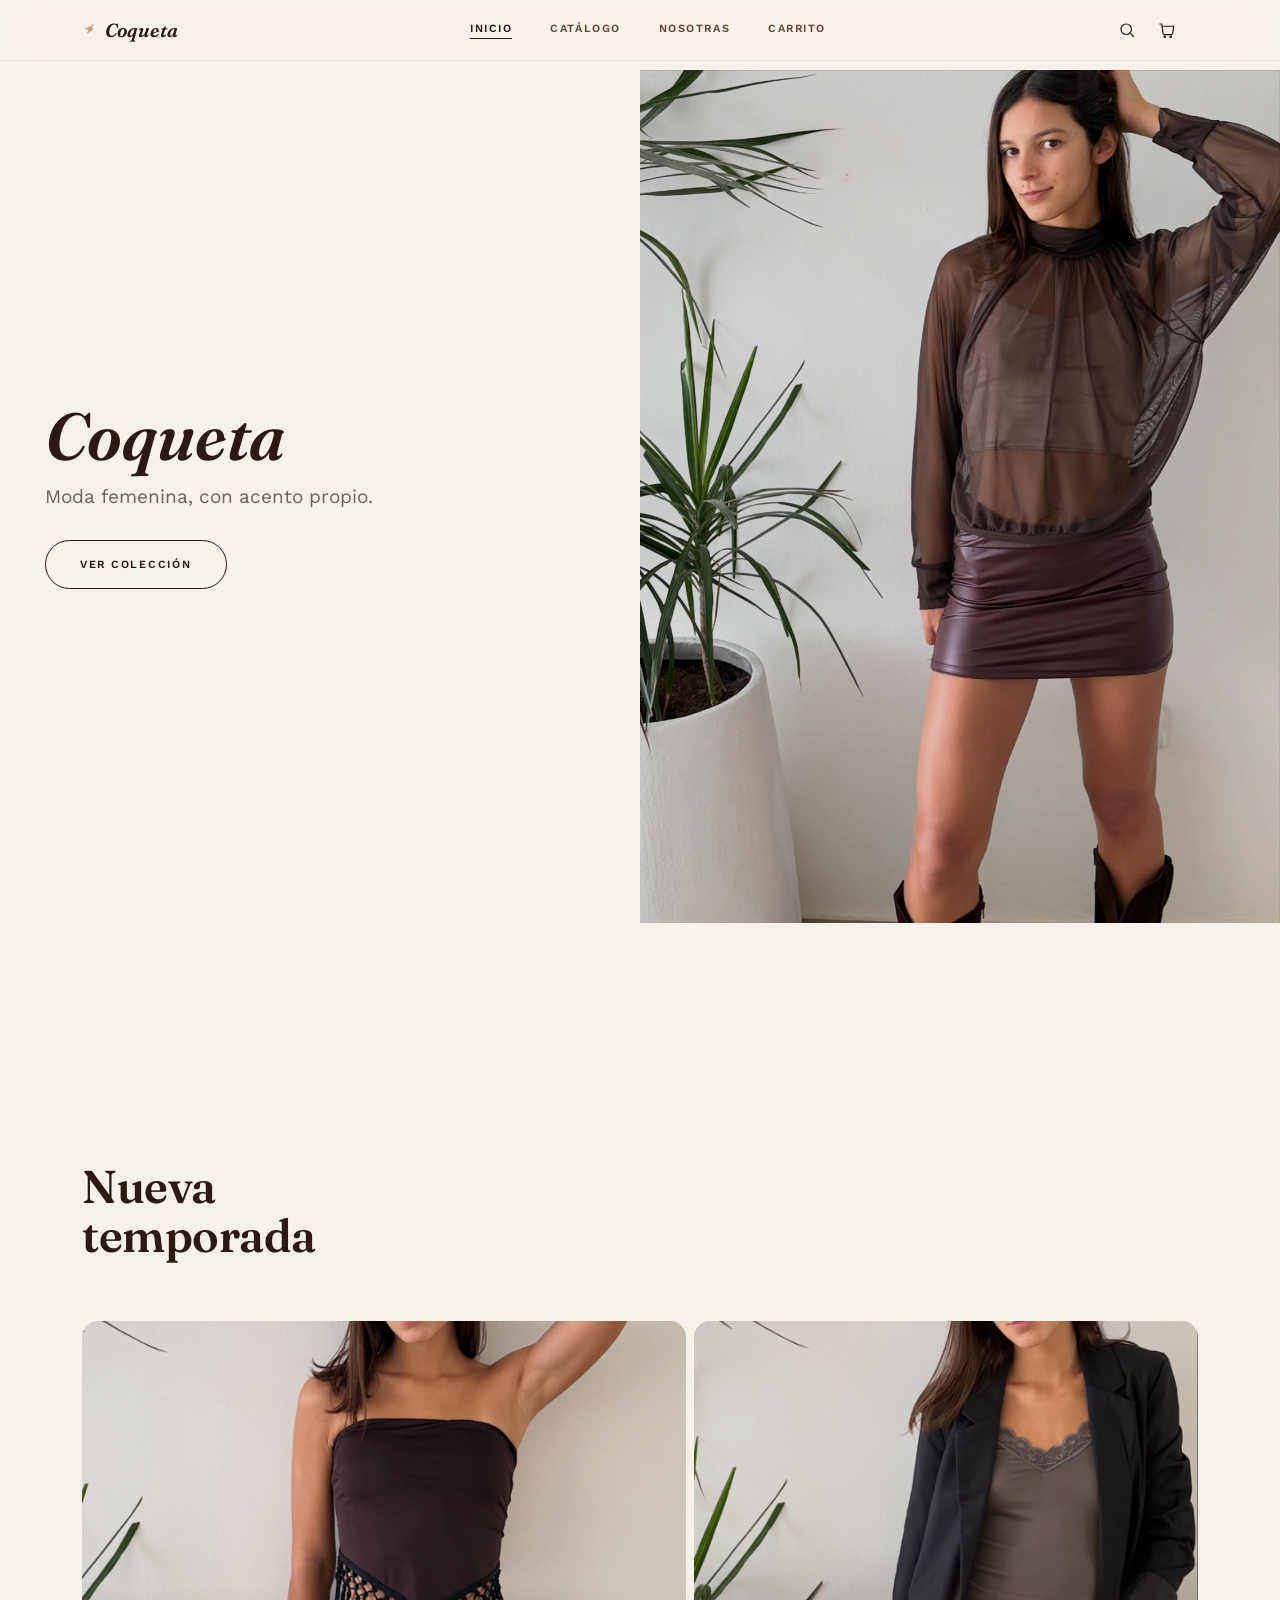
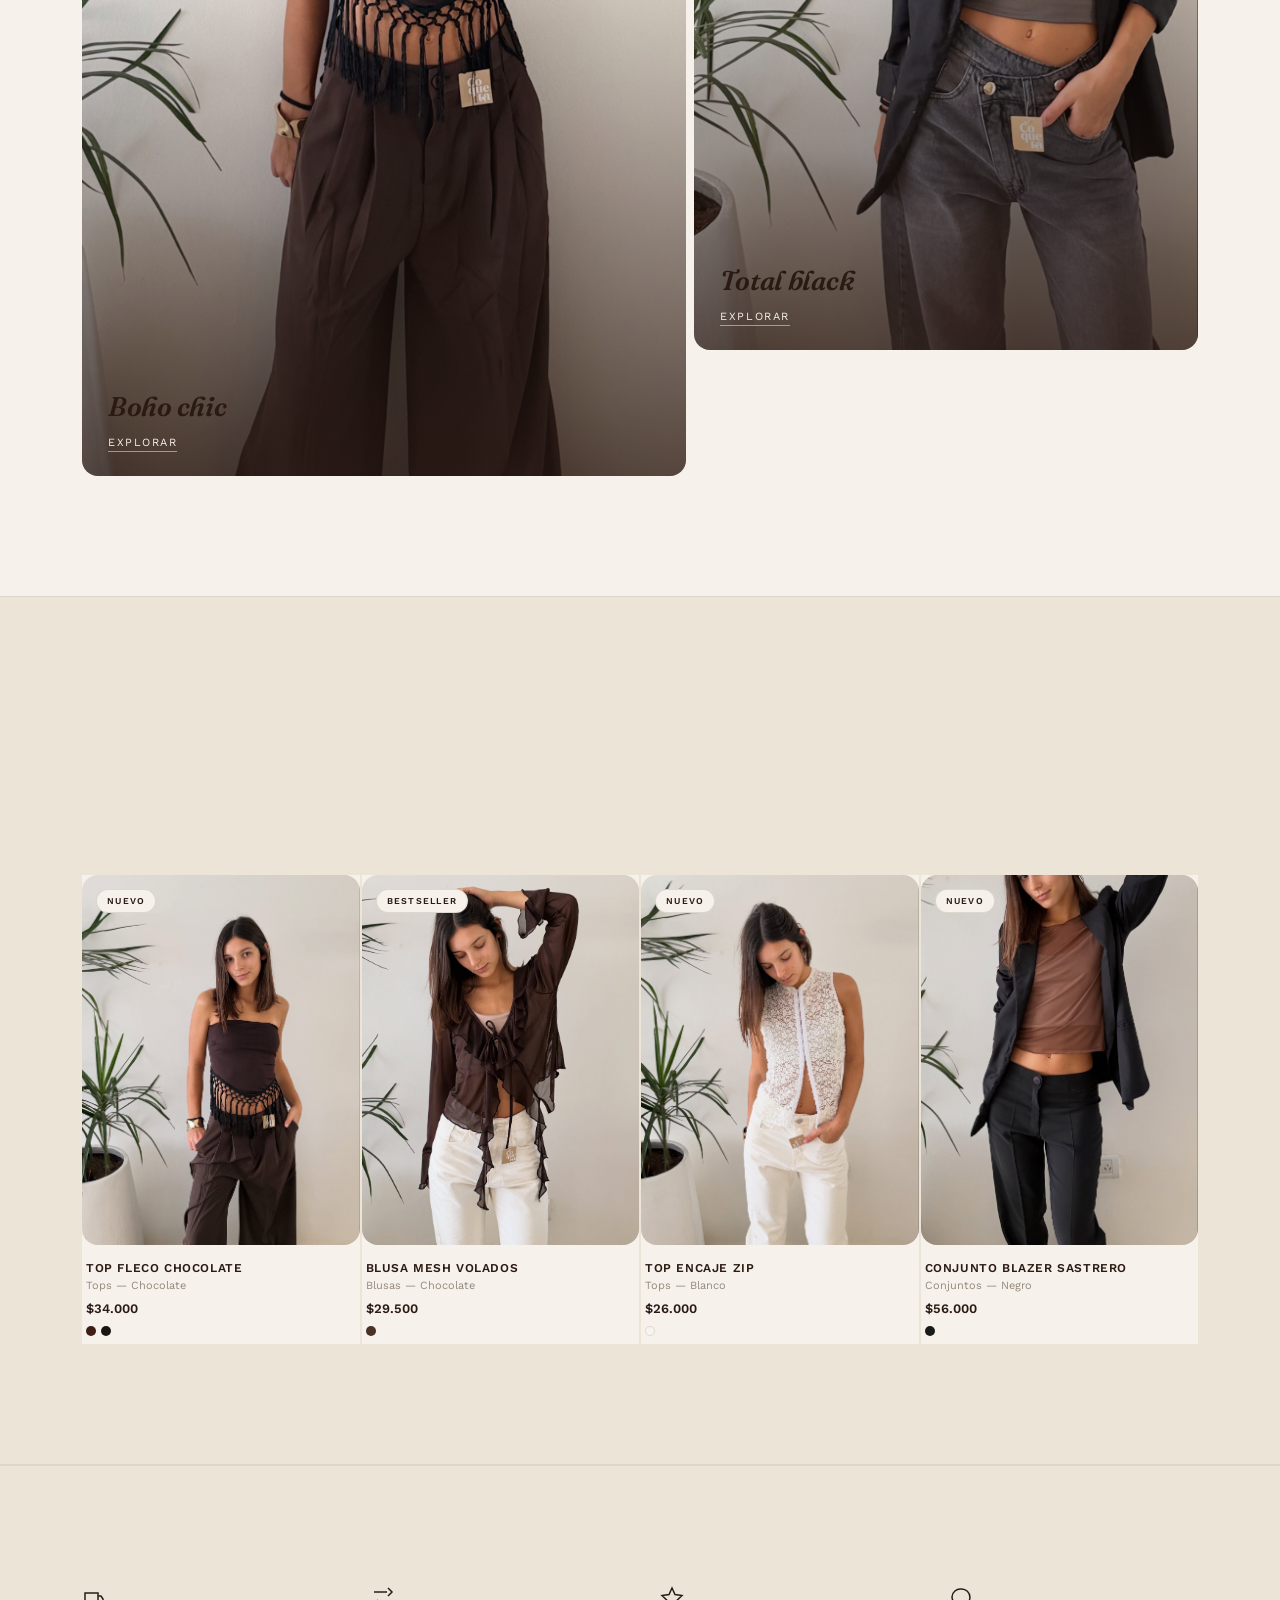
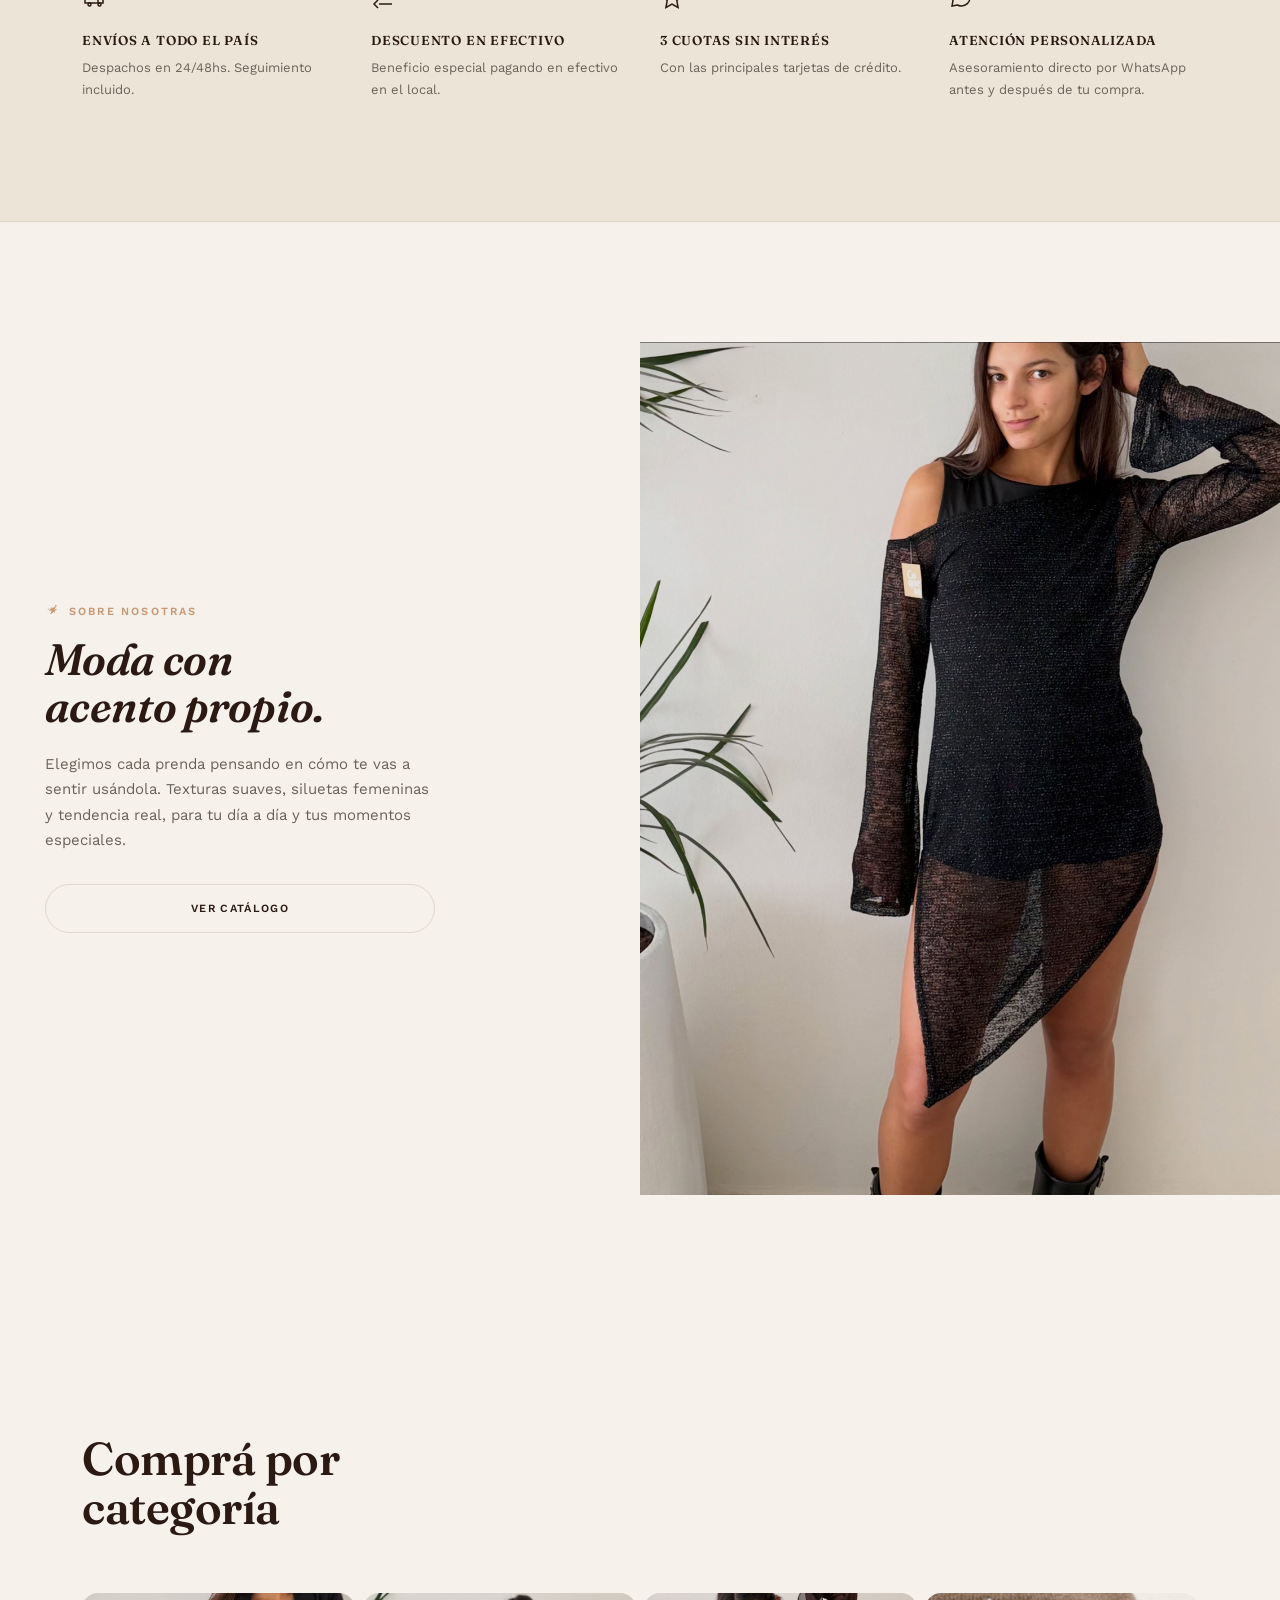
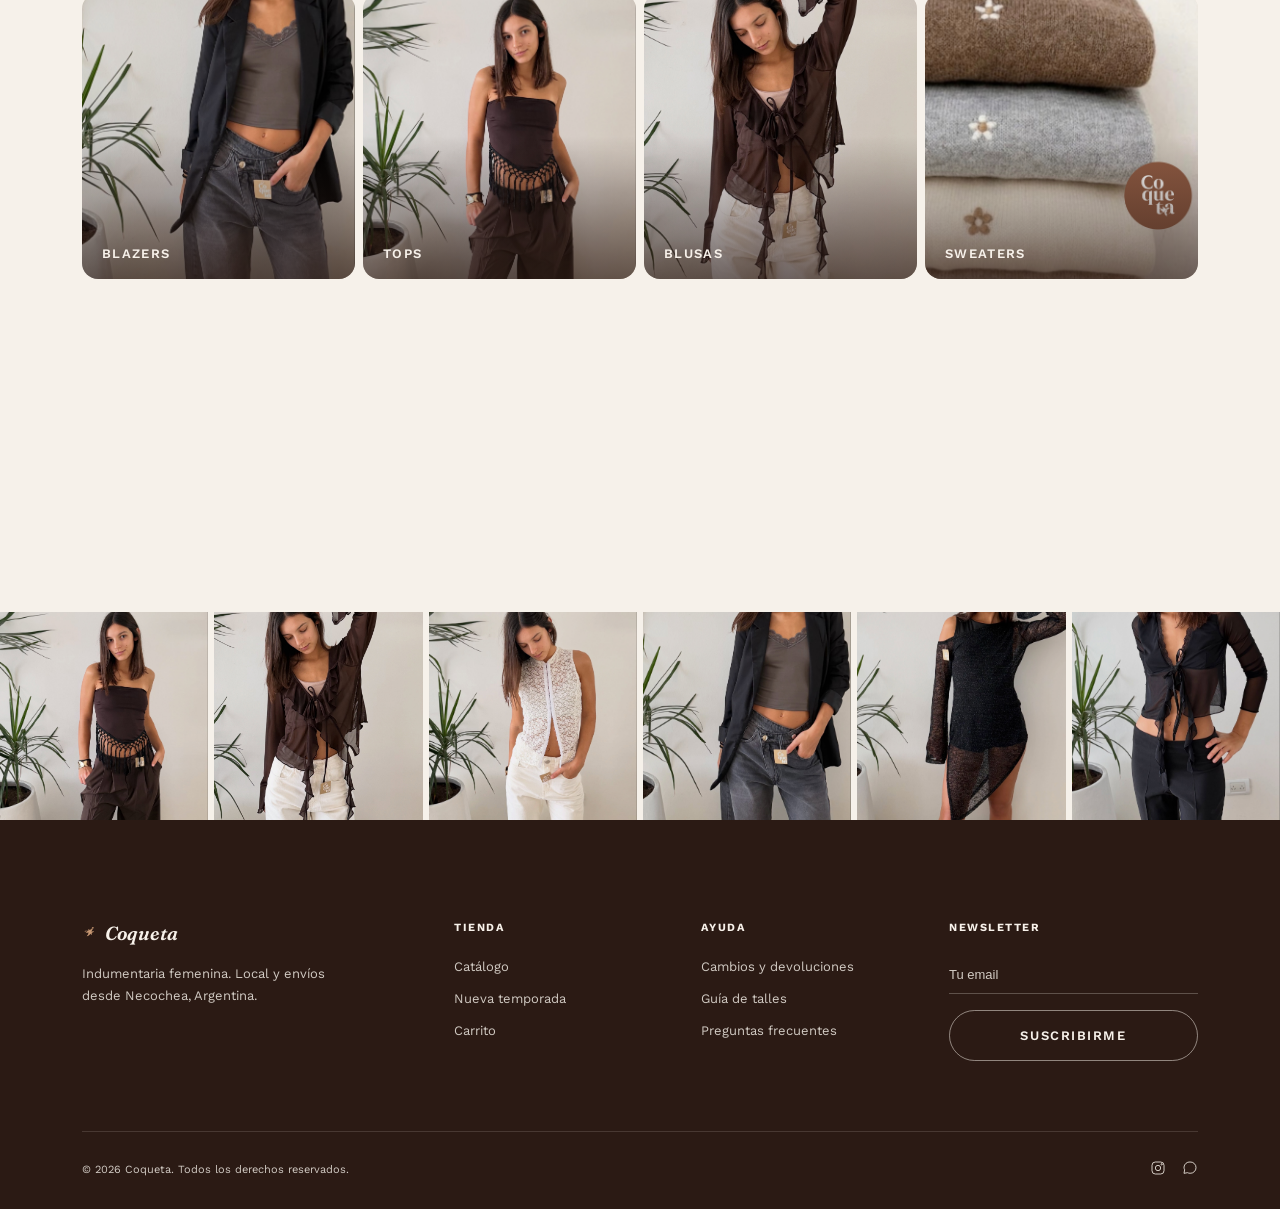
==== index.html @ c84783f4 "Add files via upload" ====
<!DOCTYPE html>
<html lang="es-AR">
<head>
<meta charset="UTF-8">
<meta name="viewport" content="width=device-width, initial-scale=1.0">
<title>COQUETA — Moda femenina, con acento propio</title>
<meta name="description" content="COQUETA. Indumentaria femenina de tendencia. Local y envíos a todo el país.">
<link rel="preconnect" href="https://fonts.googleapis.com">
<link rel="preconnect" href="https://fonts.gstatic.com" crossorigin>
<link href="https://fonts.googleapis.com/css2?family=Fraunces:ital,opsz,wght@0,9..144,400;0,9..144,600;1,9..144,500;1,9..144,600&family=Work+Sans:wght@400;500;600&display=swap" rel="stylesheet">
<link rel="stylesheet" href="style.css">
</head>
<body>

<div class="nav-overlay"></div>

<header class="site-header">
  <div class="wrap">
    <a href="index.html" class="logo-mark">
      <span class="diamond"></span>
      <span class="logo-word">Coqueta</span>
    </a>
    <nav class="main-nav">
      <a href="index.html" class="active">Inicio</a>
      <a href="categoria.html">Catálogo</a>
      <a href="filosofia.html">Nosotras</a>
      <a href="carrito.html">Carrito</a>
    </nav>
    <div class="header-icons">
      <button class="icon-btn" aria-label="Buscar">
        <svg viewBox="0 0 24 24" fill="none" stroke-width="1.6"><circle cx="11" cy="11" r="7"/><path d="M21 21l-4.3-4.3"/></svg>
      </button>
      <a href="carrito.html" class="icon-btn" aria-label="Carrito">
        <svg viewBox="0 0 24 24" fill="none" stroke-width="1.6"><path d="M6 7h15l-1.5 9.5a2 2 0 0 1-2 1.7H8.7a2 2 0 0 1-2-1.7L5 4H2"/><circle cx="9" cy="21" r="1"/><circle cx="17" cy="21" r="1"/></svg>
        <span class="cart-count">0</span>
      </a>
      <button class="menu-toggle" aria-label="Menú"><span></span><span></span><span></span></button>
    </div>
  </div>
</header>

<section class="hero">
  <div class="hero-media">
    <img src="img/product/pollera-cuero-ciruela_front.jpg" alt="Coqueta — nueva colección">
  </div>
  <div class="hero-content">
    <div class="hero-block">
      <h1 class="hero-brand">Coqueta</h1>
      <p class="hero-tagline">Moda femenina, con acento propio.</p>
      <a href="categoria.html" class="btn btn-hero">Ver colección</a>
    </div>
  </div>
</section>

<section id="colecciones">
  <div class="wrap">
    <div class="section-head reveal">
      <h2>Nueva<br>temporada</h2>
    </div>
    <div class="collections-grid">
      <div class="collection-card reveal">
        <img src="img/product/top-fringe-choco_pose.jpg" alt="Cápsula Boho Coqueta">
        <div class="cap">
          <h3>Boho chic</h3>
          <a href="categoria.html">Explorar</a>
        </div>
      </div>
      <div class="collection-card reveal">
        <img src="img/product/blazer-negro-cami_front.jpg" alt="Cápsula Total Black Coqueta">
        <div class="cap">
          <h3>Total black</h3>
          <a href="categoria.html">Explorar</a>
        </div>
      </div>
    </div>
  </div>
</section>

<section id="destacados" style="background:var(--ink);border-top:1px solid var(--line-soft);border-bottom:1px solid var(--line-soft);">
  <div class="wrap">
    <div class="section-head reveal">
      <h2>Piezas<br>destacadas</h2>
      <a href="categoria.html" class="btn btn-outline">Ver todo</a>
    </div>
    <div class="product-grid">

      <a href="producto.html" class="product-card reveal">
        <div class="product-media">
          <img class="img-a" src="img/product/top-fringe-choco_front.jpg" alt="Top strapless con flecos chocolate">
          <img class="img-b" src="img/product/top-fringe-choco_back.jpg" alt="Top strapless con flecos, espalda">
          <span class="product-badge">Nuevo</span>
          <button class="wishlist-btn" type="button" aria-label="Favorito"><svg viewBox="0 0 24 24" fill="none" stroke="currentColor" stroke-width="1.6"><path d="M20.8 4.6a5.5 5.5 0 0 0-7.8 0L12 5.6l-1-1a5.5 5.5 0 0 0-7.8 7.8l1 1L12 21l7.8-7.6 1-1a5.5 5.5 0 0 0 0-7.8z"/></svg></button>
        </div>
        <div class="product-info">
          <div class="p-name">Top Fleco Chocolate</div>
          <div class="p-cat">Tops — Chocolate</div>
          <div class="p-price">$34.000</div>
          <div class="color-dots"><span style="background:#3f1e15"></span><span style="background:#1a1512"></span></div>
        </div>
      </a>

      <a href="producto.html" class="product-card reveal">
        <div class="product-media">
          <img class="img-a" src="img/product/blusa-mesh-choco_front.jpg" alt="Blusa mesh volados chocolate">
          <img class="img-b" src="img/product/blusa-mesh-choco_back.jpg" alt="Blusa mesh chocolate, espalda">
          <span class="product-badge">Bestseller</span>
          <button class="wishlist-btn" type="button" aria-label="Favorito"><svg viewBox="0 0 24 24" fill="none" stroke="currentColor" stroke-width="1.6"><path d="M20.8 4.6a5.5 5.5 0 0 0-7.8 0L12 5.6l-1-1a5.5 5.5 0 0 0-7.8 7.8l1 1L12 21l7.8-7.6 1-1a5.5 5.5 0 0 0 0-7.8z"/></svg></button>
        </div>
        <div class="product-info">
          <div class="p-name">Blusa Mesh Volados</div>
          <div class="p-cat">Blusas — Chocolate</div>
          <div class="p-price">$29.500</div>
          <div class="color-dots"><span style="background:#4a3226"></span></div>
        </div>
      </a>

      <a href="producto.html" class="product-card reveal">
        <div class="product-media">
          <img class="img-a" src="img/product/top-encaje-blanco_front.jpg" alt="Top de encaje blanco">
          <img class="img-b" src="img/product/blusa-lace-blanca_front.jpg" alt="Blusa lace blanca con lazo">
          <span class="product-badge">Nuevo</span>
          <button class="wishlist-btn" type="button" aria-label="Favorito"><svg viewBox="0 0 24 24" fill="none" stroke="currentColor" stroke-width="1.6"><path d="M20.8 4.6a5.5 5.5 0 0 0-7.8 0L12 5.6l-1-1a5.5 5.5 0 0 0-7.8 7.8l1 1L12 21l7.8-7.6 1-1a5.5 5.5 0 0 0 0-7.8z"/></svg></button>
        </div>
        <div class="product-info">
          <div class="p-name">Top Encaje Zip</div>
          <div class="p-cat">Tops — Blanco</div>
          <div class="p-price">$26.000</div>
          <div class="color-dots"><span style="background:#f7f3ee"></span></div>
        </div>
      </a>

      <a href="producto.html" class="product-card reveal">
        <div class="product-media">
          <img class="img-a" src="img/product/conjunto-blazer-sastrero_front.jpg" alt="Conjunto blazer sastrero negro">
          <img class="img-b" src="img/product/musculosa-lace-gris_front.jpg" alt="Musculosa lace gris">
          <span class="product-badge">Nuevo</span>
          <button class="wishlist-btn" type="button" aria-label="Favorito"><svg viewBox="0 0 24 24" fill="none" stroke="currentColor" stroke-width="1.6"><path d="M20.8 4.6a5.5 5.5 0 0 0-7.8 0L12 5.6l-1-1a5.5 5.5 0 0 0-7.8 7.8l1 1L12 21l7.8-7.6 1-1a5.5 5.5 0 0 0 0-7.8z"/></svg></button>
        </div>
        <div class="product-info">
          <div class="p-name">Conjunto Blazer Sastrero</div>
          <div class="p-cat">Conjuntos — Negro</div>
          <div class="p-price">$56.000</div>
          <div class="color-dots"><span style="background:#1a1a18"></span></div>
        </div>
      </a>

    </div>
  </div>
</section>

<section class="benefits">
  <div class="wrap benefits-grid">
    <div class="benefit reveal">
      <svg viewBox="0 0 24 24" fill="none" stroke-width="1.5"><path d="M3 7h13v10H3zM16 10h3l2 3v4h-5z"/><circle cx="7.5" cy="18.5" r="1.5"/><circle cx="17.5" cy="18.5" r="1.5"/></svg>
      <h4>Envíos a todo el país</h4>
      <p>Despachos en 24/48hs. Seguimiento incluido.</p>
    </div>
    <div class="benefit reveal">
      <svg viewBox="0 0 24 24" fill="none" stroke-width="1.5"><path d="M17 2l4 4-4 4M7 22l-4-4 4-4M3 6h13M21 18H8"/></svg>
      <h4>Descuento en efectivo</h4>
      <p>Beneficio especial pagando en efectivo en el local.</p>
    </div>
    <div class="benefit reveal">
      <svg viewBox="0 0 24 24" fill="none" stroke-width="1.5"><path d="M12 2l3 6.5 7 1-5.2 5 1.3 7-6.1-3.4L5.9 21.5l1.3-7L2 9.5l7-1z"/></svg>
      <h4>3 cuotas sin interés</h4>
      <p>Con las principales tarjetas de crédito.</p>
    </div>
    <div class="benefit reveal">
      <svg viewBox="0 0 24 24" fill="none" stroke-width="1.5"><path d="M21 11.5a8.4 8.4 0 0 1-8.9 8.4 8.5 8.5 0 0 1-3.8-.9L3 20l1-5.3a8.4 8.4 0 0 1-1-4A8.4 8.4 0 0 1 12 3a8.4 8.4 0 0 1 9 8.5z"/></svg>
      <h4>Atención personalizada</h4>
      <p>Asesoramiento directo por WhatsApp antes y después de tu compra.</p>
    </div>
  </div>
</section>

<section class="editorial" id="nosotros">
  <div class="editorial-media">
    <img src="img/product/vestido-brillo-negro_front.jpg" alt="Coqueta editorial">
  </div>
  <div class="editorial-content reveal">
    <div class="eyebrow"><span class="diamond"></span>Sobre nosotras</div>
    <h2>Moda con<br>acento propio.</h2>
    <p>Elegimos cada prenda pensando en cómo te vas a sentir usándola. Texturas suaves, siluetas femeninas y tendencia real, para tu día a día y tus momentos especiales.</p>
    <a href="categoria.html" class="btn btn-outline">Ver catálogo</a>
  </div>
</section>

<section id="categorias">
  <div class="wrap">
    <div class="section-head reveal">
      <h2>Comprá por<br>categoría</h2>
    </div>
    <div class="cat-grid">
      <a href="categoria.html" class="cat-card reveal">
        <img src="img/product/blazer-negro-cami_front.jpg" alt="Blazers y sacos Coqueta">
        <span>Blazers</span>
      </a>
      <a href="categoria.html" class="cat-card reveal">
        <img src="img/product/top-fringe-choco_front.jpg" alt="Tops Coqueta">
        <span>Tops</span>
      </a>
      <a href="categoria.html" class="cat-card reveal">
        <img src="img/product/blusa-mesh-choco_front.jpg" alt="Blusas Coqueta">
        <span>Blusas</span>
      </a>
      <a href="categoria.html" class="cat-card reveal">
        <img src="img/product/sweater-polo-trenzado_flat1.jpg" alt="Sweaters Coqueta">
        <span>Sweaters</span>
      </a>
    </div>
  </div>
</section>

<style>#categorias .cat-grid{grid-template-columns:repeat(4,1fr);}
@media (max-width:768px){#categorias .cat-grid{grid-template-columns:1fr 1fr;}}</style>

<section id="instagram" style="padding-bottom:0;">
  <div class="wrap" style="margin-bottom:44px;">
    <div class="section-head reveal" style="margin-bottom:0;">
      <h2>@coquetamoda</h2>
      <p class="desc">Seguinos para ver los próximos ingresos primero.</p>
    </div>
  </div>
  <div class="insta-grid">
    <a href="https://www.instagram.com/coquetamoda/" target="_blank" rel="noopener"><img src="img/feed/feed1.jpg" alt="Coqueta en Instagram 1"></a>
    <a href="https://www.instagram.com/coquetamoda/" target="_blank" rel="noopener"><img src="img/feed/feed2.jpg" alt="Coqueta en Instagram 2"></a>
    <a href="https://www.instagram.com/coquetamoda/" target="_blank" rel="noopener"><img src="img/feed/feed3.jpg" alt="Coqueta en Instagram 3"></a>
    <a href="https://www.instagram.com/coquetamoda/" target="_blank" rel="noopener"><img src="img/feed/feed4.jpg" alt="Coqueta en Instagram 4"></a>
    <a href="https://www.instagram.com/coquetamoda/" target="_blank" rel="noopener"><img src="img/feed/feed5.jpg" alt="Coqueta en Instagram 5"></a>
    <a href="https://www.instagram.com/coquetamoda/" target="_blank" rel="noopener"><img src="img/feed/feed6.jpg" alt="Coqueta en Instagram 6"></a>
  </div>
</section>

<footer>
  <div class="wrap">
    <div class="footer-top">
      <div class="footer-brand">
        <a href="index.html" class="logo-mark">
          <span class="diamond"></span>
          <span class="logo-word">Coqueta</span>
        </a>
        <p>Indumentaria femenina. Local y envíos desde Necochea, Argentina.</p>
      </div>
      <div class="footer-col">
        <h5>Tienda</h5>
        <ul>
          <li><a href="categoria.html">Catálogo</a></li>
          <li><a href="index.html#colecciones">Nueva temporada</a></li>
          <li><a href="carrito.html">Carrito</a></li>
        </ul>
      </div>
      <div class="footer-col">
        <h5>Ayuda</h5>
        <ul>
          <li><a href="#">Cambios y devoluciones</a></li>
          <li><a href="#">Guía de talles</a></li>
          <li><a href="#">Preguntas frecuentes</a></li>
        </ul>
      </div>
      <div class="footer-col footer-form">
        <h5>Newsletter</h5>
        <input type="email" placeholder="Tu email">
        <a href="#" class="btn btn-outline on-dark btn-full">Suscribirme</a>
      </div>
    </div>
    <div class="footer-bottom">
      <span>© 2026 Coqueta. Todos los derechos reservados.</span>
      <div class="footer-social">
        <a href="https://www.instagram.com/coquetamoda/" target="_blank" rel="noopener" aria-label="Instagram"><svg viewBox="0 0 24 24" fill="none" stroke="currentColor" stroke-width="1.5"><rect x="3" y="3" width="18" height="18" rx="5"/><circle cx="12" cy="12" r="4"/><circle cx="17.5" cy="6.5" r="1"/></svg></a>
        <a href="#" aria-label="WhatsApp"><svg viewBox="0 0 24 24" fill="none" stroke="currentColor" stroke-width="1.5"><path d="M21 11.5a8.4 8.4 0 0 1-8.9 8.4 8.5 8.5 0 0 1-3.8-.9L3 20l1-5.3a8.4 8.4 0 0 1-1-4A8.4 8.4 0 0 1 12 3a8.4 8.4 0 0 1 9 8.5z"/></svg></a>
      </div>
    </div>
  </div>
</footer>

<script src="script.js"></script>
</body>
</html>
---- style.css ----
/* =========================================================
   COQUETA — Brand system
   "Moda femenina, con acento propio."
   Light, warm, romantic-boho. Born from the colibrí mark.
   Palette sampled from the real brand logo + product photography.
   ========================================================= */

:root{
  /* surfaces (light theme: was --black/--ink/--panel in the dark base) */
  --black:#F6F1EA;        /* main page background — warm cream */
  --ink:#EDE4D8;          /* secondary surface / image placeholder bg */
  --panel:#EFE7DB;        /* card / summary panel bg */
  --line:rgba(43,26,20,.12);      /* hairlines — dark-tinted, was white-tinted */
  --line-soft:rgba(43,26,20,.07);

  /* foreground (was --white/--off/--gray-*) */
  --white:#2B1A14;        /* primary ink / text / solid-button fill — espresso, sampled from garment fabric */
  --off:#5B4436;          /* nav links, secondary headings — cocoa */
  --gray-400:#6B6259;     /* body copy — warm graphite, most legible muted tone */
  --gray-500:#948A7E;     /* meta / labels — lighter muted */
  --gray-700:#CBC0B3;     /* disabled / faint borders — closest to bg */
  --gold:#C89873;         /* terracotta accent — sampled from the Coqueta logo circle */

  /* fixed tone for text sitting on top of photos (hero, editorial banners) —
     independent of the light/dark surface flip above */
  --on-photo:#F7F1EA;
  --on-photo-muted:rgba(247,241,234,.82);
  --scrim:rgba(43,26,20,.85);   /* dark photo-overlay gradient color, was rgba(10,10,9,*) */

  --font-display:'Fraunces', 'Georgia', serif;
  --font-body:'Work Sans', 'Inter', sans-serif;
  --font-brand:'Fraunces', 'Georgia', serif;

  --container:1180px;
  --gutter:32px;
  --ease:cubic-bezier(.4,0,.2,1);
  --r:16px;         /* card / image radius — soft, was 2px (brutalist square) */
  --r-btn:999px;     /* pill buttons — was square */
  --r-sm:10px;       /* small controls: size pills, sort select */
  --nav-h:70px;
}
@media (max-width:680px){:root{--nav-h:60px;}}

*{box-sizing:border-box;margin:0;padding:0;}
html{scroll-behavior:smooth;}

body{
  font-family:var(--font-body);
  background:var(--black);
  color:var(--white);
  -webkit-font-smoothing:antialiased;
  overflow-x:hidden;
  padding-top:var(--nav-h);
}

img{display:block;max-width:100%;height:auto;}
a{color:inherit;text-decoration:none;}
button{font-family:inherit;cursor:pointer;border:none;background:none;color:inherit;}
ul{list-style:none;}
::selection{background:var(--white);color:var(--black);}

.wrap{max-width:var(--container);margin:0 auto;padding:0 var(--gutter);}
@media (max-width:680px){:root{--gutter:20px;}}

/* ---------- Colibrí mark (drawn in the spirit of the logo's hummingbird) ---------- */
.diamond{
  width:14px;height:14px;
  flex-shrink:0;
  display:inline-block;
  color:var(--gold);
}
.diamond::before{
  content:'';
  display:block;
  width:100%;height:100%;
  background-color:currentColor;
  -webkit-mask:url("data:image/svg+xml;utf8,<svg xmlns='http://www.w3.org/2000/svg' viewBox='0 0 24 24'><path d='M21 3c-3 .3-5.7 1.7-7.4 4.1-.6-1-1.6-1.7-2.8-1.9.4 1 .4 2.1 0 3.1C8.4 8 6 8 4 9c1.7.6 3.6.5 5.2-.3-.3 1.5-1.4 2.7-2.9 3.2 1.6.5 3.4.1 4.7-1 .2 2.6-.9 5.1-3 6.6 2.7-.3 5-2 6.2-4.4.6 1 1.7 1.7 2.9 1.8-.5-1-.6-2.2-.2-3.3 1.6-.5 2.9-1.7 3.6-3.2-1.5.2-2.9.8-4 1.8.2-2.6 1.6-4.9 3.8-6.3-1.7.1-3.3.8-4.5 2 .3-1.6 1.2-3 2.5-4z' /></svg>") center/contain no-repeat;
  mask:url("data:image/svg+xml;utf8,<svg xmlns='http://www.w3.org/2000/svg' viewBox='0 0 24 24'><path d='M21 3c-3 .3-5.7 1.7-7.4 4.1-.6-1-1.6-1.7-2.8-1.9.4 1 .4 2.1 0 3.1C8.4 8 6 8 4 9c1.7.6 3.6.5 5.2-.3-.3 1.5-1.4 2.7-2.9 3.2 1.6.5 3.4.1 4.7-1 .2 2.6-.9 5.1-3 6.6 2.7-.3 5-2 6.2-4.4.6 1 1.7 1.7 2.9 1.8-.5-1-.6-2.2-.2-3.3 1.6-.5 2.9-1.7 3.6-3.2-1.5.2-2.9.8-4 1.8.2-2.6 1.6-4.9 3.8-6.3-1.7.1-3.3.8-4.5 2 .3-1.6 1.2-3 2.5-4z' /></svg>") center/contain no-repeat;
}

/* ---------- Type scale ---------- */
h1,h2,h3,h4{
  font-family:var(--font-display);
  font-weight:600;
  letter-spacing:-0.01em;
  line-height:1.06;
  text-transform:none;
  color:var(--white);
}

.eyebrow{
  display:inline-flex;
  align-items:center;
  gap:10px;
  font-family:var(--font-body);
  font-size:11px;
  font-weight:600;
  letter-spacing:.2em;
  text-transform:uppercase;
  color:var(--gold);
}
.eyebrow.on-dark{color:var(--on-photo-muted);}

p{line-height:1.7;color:var(--gray-400);font-size:15px;}

/* ---------- Buttons — soft pill ---------- */
.btn{
  display:inline-flex;
  align-items:center;
  justify-content:center;
  gap:10px;
  padding:17px 32px;
  font-size:11px;
  font-weight:600;
  letter-spacing:.12em;
  text-transform:uppercase;
  border-radius:var(--r-btn);
  transition:all .35s var(--ease);
  white-space:nowrap;
}

.btn-primary{background:var(--white);color:var(--black);border:1px solid var(--white);}
.btn-primary:hover{background:transparent;color:var(--white);}

.btn-outline{background:transparent;border:1px solid var(--line);color:var(--white);}
.btn-outline:hover{border-color:var(--white);}

.btn-outline.on-dark{border-color:rgba(247,241,234,.5);color:var(--on-photo);}
.btn-outline.on-dark:hover{background:var(--on-photo);color:var(--scrim);border-color:var(--on-photo);}

.btn-full{width:100%;}

.btn-wa{background:transparent;border:1px solid var(--line);color:var(--white);}
.btn-wa:hover{border-color:var(--white);}

/* ---------- Header ---------- */
.site-header{
  position:fixed;top:0;left:0;right:0;z-index:100;
  padding:18px 0;
  transition:background-color .6s var(--ease), padding .6s var(--ease), border-color .6s var(--ease), backdrop-filter .6s var(--ease), box-shadow .6s var(--ease);
  background:rgba(246,241,234,.88);
  backdrop-filter:blur(14px) saturate(140%);
  -webkit-backdrop-filter:blur(14px) saturate(140%);
  border-bottom:1px solid var(--line-soft);
  color:var(--white);
}
.site-header .wrap{display:flex;align-items:center;justify-content:space-between;}
.site-header.solid{
  padding:13px 0;
  background:rgba(246,241,234,.96);
  box-shadow:0 6px 24px rgba(43,26,20,.06);
  border-bottom:1px solid var(--line);
}

.logo-mark{display:flex;align-items:center;gap:9px;}
.logo-mark img{width:22px;height:auto;object-fit:contain;display:block;}
.logo-mark .logo-word{
  font-family:var(--font-display);
  font-style:italic;
  font-size:19px;font-weight:600;
  letter-spacing:0;
}
.logo-mark .logo-word small{
  display:block;
  font-family:var(--font-body);
  font-size:8.5px;font-weight:500;
  letter-spacing:.18em;
  color:var(--gray-400);
  text-transform:uppercase;
  margin-top:1px;
}

.main-nav{display:flex;gap:38px;}
.main-nav a{
  font-size:11px;font-weight:600;letter-spacing:.14em;text-transform:uppercase;
  position:relative;padding-bottom:4px;color:var(--off);
}
.main-nav a::after{
  content:'';position:absolute;left:0;bottom:0;width:0;height:1px;
  background:var(--white);transition:width .3s var(--ease);
}
.main-nav a:hover, .main-nav a.active{color:var(--white);}
.main-nav a:hover::after, .main-nav a.active::after{width:100%;}

.header-icons{display:flex;align-items:center;gap:22px;}
.header-icons button, .header-icons a{display:flex;align-items:center;}
.icon-btn svg{width:18px;height:18px;stroke:currentColor;}
.cart-count{
  font-size:10px;font-weight:700;background:var(--white);color:var(--black);
  border-radius:50%;width:16px;height:16px;
  display:flex;align-items:center;justify-content:center;
  position:relative;top:-8px;left:-10px;
}

.menu-toggle{display:none;}

@media (max-width:900px){
  .main-nav{
    position:fixed;top:0;right:0;height:100vh;width:78%;max-width:340px;
    background:var(--ink);color:var(--white);
    flex-direction:column;justify-content:center;gap:30px;padding:40px;
    transform:translateX(100%);transition:transform .45s var(--ease);
    z-index:200;border-left:1px solid var(--line);
  }
  .main-nav.open{transform:translateX(0);}
  .main-nav a{font-size:16px;}
  .menu-toggle{display:flex;flex-direction:column;gap:5px;width:26px;z-index:210;}
  .menu-toggle span{height:1.5px;width:100%;background:currentColor;transition:all .3s var(--ease);}
  .menu-toggle.open span:nth-child(1){transform:translateY(6.5px) rotate(45deg);}
  .menu-toggle.open span:nth-child(2){opacity:0;}
  .menu-toggle.open span:nth-child(3){transform:translateY(-6.5px) rotate(-45deg);}
  .nav-overlay{position:fixed;inset:0;background:rgba(0,0,0,.6);opacity:0;pointer-events:none;transition:opacity .4s var(--ease);z-index:150;}
  .nav-overlay.open{opacity:1;pointer-events:auto;}
}

/* ---------- Hero ---------- */
.hero{
  position:relative;
  margin-top:calc(-1 * var(--nav-h));
  padding-top:var(--nav-h);
  display:grid;
  grid-template-columns:1fr 1fr;
  min-height:100vh;
}
.hero-media{position:relative;overflow:hidden;order:2;}
.hero-media img{
  width:100%;height:100%;object-fit:cover;object-position:center 14%;
  display:block;
  transform:scale(1.05);animation:heroZoom 14s var(--ease) forwards;
}
@keyframes heroZoom{to{transform:scale(1);}}
.hero-media::after{content:none;}
.hero-content{
  position:static;order:1;z-index:3;
  display:flex;flex-direction:column;justify-content:center;
  padding:60px 7%;color:var(--white);
}
.hero-block{max-width:480px;text-align:left;}

.hero-brand{
  font-family:var(--font-brand);
  font-style:italic;
  font-weight:600;
  text-transform:none;
  letter-spacing:0;
  font-size:clamp(52px,5.2vw,80px);
  line-height:.94;
  margin:0;
  color:var(--white);
}
.hero-tagline{
  font-family:var(--font-body);
  font-weight:400;
  color:var(--gray-400);
  font-size:19px;
  max-width:420px;
  margin:14px 0 0;
}

.btn-hero{
  display:inline-flex;align-items:center;justify-content:center;
  margin-top:26px;
  padding:17px 34px;
  font-size:11px;font-weight:600;letter-spacing:.16em;text-transform:uppercase;
  border-radius:100px;
  background:transparent;
  border:1px solid var(--white);
  color:var(--white);
  transition:all .35s var(--ease);
}
.btn-hero:hover{background:var(--white);color:var(--black);}

@media (max-width:860px){
  .hero{grid-template-columns:1fr;grid-template-rows:auto auto;min-height:auto;}
  .hero-media{order:1;aspect-ratio:4/5;}
  .hero-content{order:2;padding:44px var(--gutter) 56px;}
  .hero-block{max-width:none;}
}
@media (max-width:600px){
  .hero-brand{font-size:clamp(38px,11vw,54px);}
  .hero-tagline{font-size:17px;}
}



/* ---------- Sections ---------- */
section{padding:120px 0;}
@media (max-width:768px){section{padding:76px 0;}}

.section-head{display:flex;justify-content:space-between;align-items:flex-end;margin-bottom:60px;gap:24px;}
.section-head h2{font-size:clamp(28px,4vw,46px);}
.section-head .desc{max-width:340px;font-size:14px;}

/* ---------- Collections ---------- */
.collections-grid{display:grid;grid-template-columns:1.2fr 1fr;gap:8px;}
.collection-card{position:relative;overflow:hidden;aspect-ratio:4/5;background:var(--ink);border-radius:var(--r);}
.collection-card img{width:100%;height:100%;object-fit:cover;transition:transform .8s var(--ease);}
.collection-card:hover img{transform:scale(1.05);}
.collection-card .tag{position:absolute;top:22px;left:22px;color:var(--on-photo);font-size:10px;letter-spacing:.18em;text-transform:uppercase;z-index:2;}
.collection-card .cap{position:absolute;left:26px;bottom:26px;right:26px;z-index:2;color:var(--on-photo);}
.collection-card .cap h3{font-size:27px;margin-bottom:10px;font-style:italic;}
.collection-card .cap a{font-size:11px;letter-spacing:.14em;text-transform:uppercase;border-bottom:1px solid rgba(247,241,234,.5);padding-bottom:2px;}
.collection-card::before{content:'';position:absolute;inset:0;background:linear-gradient(180deg,rgba(43,26,20,0) 35%,rgba(43,26,20,.72) 100%);z-index:1;}
@media (max-width:768px){.collections-grid{grid-template-columns:1fr;}}

/* ---------- Product grid ---------- */
.product-grid{display:grid;grid-template-columns:repeat(4,1fr);gap:2px;}
@media (max-width:980px){.product-grid{grid-template-columns:repeat(2,1fr);}}
@media (max-width:520px){.product-grid{gap:1px;}}

.product-card{display:block;background:var(--black);}
.product-media{position:relative;overflow:hidden;aspect-ratio:3/4;background:var(--ink);margin-bottom:0;border-radius:var(--r);}
.product-media img{width:100%;height:100%;object-fit:cover;transition:opacity .5s var(--ease);}
.product-media img.img-b{position:absolute;inset:0;opacity:0;}
.product-card:hover .img-b{opacity:1;}
.product-card:hover .img-a{opacity:0;}
.product-badge{
  position:absolute;top:14px;left:14px;background:var(--black);color:var(--white);
  border:1px solid var(--line);border-radius:999px;
  font-size:9px;letter-spacing:.14em;text-transform:uppercase;padding:6px 10px;font-weight:600;
}
.wishlist-btn{
  position:absolute;top:12px;right:12px;width:32px;height:32px;border-radius:50%;
  background:rgba(43,26,20,.55);border:1px solid rgba(247,241,234,.3);
  display:flex;align-items:center;justify-content:center;opacity:0;transition:opacity .3s var(--ease);
}
.product-card:hover .wishlist-btn{opacity:1;}
.wishlist-btn svg{width:14px;height:14px;stroke:var(--on-photo);}

.product-info{padding:16px 4px 8px;}
.product-info .p-name{font-size:12px;font-weight:600;text-transform:uppercase;letter-spacing:.05em;margin-bottom:4px;color:var(--white);}
.product-info .p-cat{font-size:11px;color:var(--gray-500);margin-bottom:9px;}
.product-info .p-price{font-size:13px;font-weight:600;color:var(--white);}
.product-info .p-price .old{text-decoration:line-through;color:var(--gray-500);font-weight:400;margin-right:8px;}
.color-dots{display:flex;gap:5px;margin-top:10px;}
.color-dots span{width:10px;height:10px;border-radius:50%;border:1px solid var(--line);}

/* ---------- Benefits ---------- */
.benefits{background:var(--ink);border-top:1px solid var(--line-soft);border-bottom:1px solid var(--line-soft);}
.benefits-grid{display:grid;grid-template-columns:repeat(4,1fr);gap:40px;}
@media (max-width:768px){.benefits-grid{grid-template-columns:1fr 1fr;gap:36px;}}
.benefit{text-align:left;}
.benefit svg{width:24px;height:24px;margin-bottom:20px;stroke:var(--white);}
.benefit h4{font-size:13px;text-transform:uppercase;letter-spacing:.06em;margin-bottom:9px;color:var(--white);}
.benefit p{font-size:13px;}

/* ---------- Editorial banner ---------- */
.editorial{position:relative;display:grid;grid-template-columns:1fr 1fr;align-items:stretch;min-height:520px;}
.editorial-media{position:relative;overflow:hidden;order:2;}
.editorial-media img{width:100%;height:100%;object-fit:cover;object-position:center 16%;display:block;}
.editorial-content{position:relative;order:1;z-index:2;max-width:480px;display:flex;flex-direction:column;justify-content:center;padding:64px 7%;}
.editorial-content .eyebrow{margin-bottom:18px;color:var(--gold);}
.editorial-content h2{font-size:clamp(28px,4.2vw,44px);margin-bottom:22px;color:var(--white);font-style:italic;}
.editorial-content p{color:var(--gray-400);margin-bottom:30px;max-width:420px;}
@media (max-width:860px){
  .editorial{grid-template-columns:1fr;}
  .editorial-media{order:1;aspect-ratio:4/5;}
  .editorial-content{order:2;max-width:none;padding:44px var(--gutter) 56px;}
}

/* ---------- Categories strip ---------- */
.cat-grid{display:grid;grid-template-columns:repeat(3,1fr);gap:8px;}
@media (max-width:768px){.cat-grid{grid-template-columns:1fr 1fr;}}
.cat-card{position:relative;aspect-ratio:1/1.05;overflow:hidden;background:var(--ink);border-radius:var(--r);}
.cat-card img{width:100%;height:100%;object-fit:cover;transition:transform .7s var(--ease);}
.cat-card:hover img{transform:scale(1.08);}
.cat-card::after{content:'';position:absolute;inset:0;background:linear-gradient(180deg,rgba(43,26,20,0) 50%,rgba(43,26,20,.65) 100%);}
.cat-card span{position:absolute;left:20px;bottom:18px;z-index:2;color:var(--on-photo);font-size:13px;letter-spacing:.1em;text-transform:uppercase;font-weight:600;}

/* ---------- Feed (Instagram) ---------- */
.insta-grid{display:grid;grid-template-columns:repeat(6,1fr);gap:6px;}
@media (max-width:768px){.insta-grid{grid-template-columns:repeat(3,1fr);}}
.insta-grid a{aspect-ratio:1/1;overflow:hidden;display:block;position:relative;background:var(--ink);}
.insta-grid img{width:100%;height:100%;object-fit:cover;transition:transform .6s var(--ease);}
.insta-grid a:hover img{transform:scale(1.08);}

/* ---------- Footer ---------- */
footer{background:var(--white);color:var(--on-photo-muted);padding:100px 0 30px;border-top:1px solid var(--line);}
.footer-top{display:grid;grid-template-columns:1.6fr 1fr 1fr 1.2fr;gap:40px;padding-bottom:70px;border-bottom:1px solid rgba(247,241,234,.14);}
@media (max-width:768px){.footer-top{grid-template-columns:1fr 1fr;row-gap:44px;}}
.footer-brand .logo-mark{margin-bottom:18px;color:var(--on-photo);}
.footer-brand .logo-mark .diamond{color:var(--gold);}
.footer-brand p{color:var(--on-photo-muted);font-size:13px;max-width:280px;}
.footer-col h5{font-size:11px;letter-spacing:.14em;text-transform:uppercase;color:var(--on-photo);margin-bottom:22px;}
.footer-col ul{display:flex;flex-direction:column;gap:13px;}
.footer-col a{font-size:13px;color:var(--on-photo-muted);}
.footer-col a:hover{color:var(--on-photo);}
.footer-form input{
  width:100%;background:transparent;border:none;border-bottom:1px solid rgba(247,241,234,.25);
  padding:11px 0;color:var(--on-photo);font-size:13px;margin-bottom:16px;
}
.footer-form input::placeholder{color:var(--on-photo-muted);}
.footer-bottom{display:flex;justify-content:space-between;align-items:center;padding-top:28px;font-size:11px;color:var(--on-photo-muted);flex-wrap:wrap;gap:14px;}
.footer-social{display:flex;gap:16px;}
.footer-social svg{width:16px;height:16px;}

/* ---------- Reveal on scroll ---------- */
.reveal{opacity:0;transform:translateY(30px);transition:opacity .9s var(--ease),transform .9s var(--ease);}
.reveal.in{opacity:1;transform:translateY(0);}

/* ---------- Breadcrumb / page banner ---------- */
.page-banner{padding:54px 0;border-bottom:1px solid var(--line);}
.page-banner h1{font-size:clamp(30px,5vw,54px);margin-top:12px;}
.breadcrumb{font-size:11px;letter-spacing:.1em;text-transform:uppercase;color:var(--gray-500);}
.breadcrumb a:hover{color:var(--white);}

/* ---------- Category page: filters ---------- */
.cat-toolbar{display:flex;justify-content:space-between;align-items:center;padding:28px 0;border-bottom:1px solid var(--line);flex-wrap:wrap;gap:16px;}
.filter-pills{display:flex;gap:10px;flex-wrap:wrap;}
.filter-pill{padding:10px 20px;border:1px solid var(--line);border-radius:999px;font-size:11px;letter-spacing:.06em;text-transform:uppercase;transition:all .25s var(--ease);color:var(--off);}
.filter-pill:hover, .filter-pill.active{border-color:var(--white);background:var(--white);color:var(--black);}
.result-count{font-size:12px;color:var(--gray-500);}
.sort-select{border:1px solid var(--line);padding:10px 14px;font-size:11px;border-radius:var(--r-sm);background:var(--black);color:var(--white);text-transform:uppercase;letter-spacing:.05em;}
.cat-page-grid{padding-top:48px;}

/* ---------- Product page ---------- */
.product-layout{display:grid;grid-template-columns:1.05fr .85fr;gap:70px;padding-top:56px;}
@media (max-width:900px){.product-layout{grid-template-columns:1fr;gap:36px;padding-top:40px;}}
.gallery-main{aspect-ratio:4/5;overflow:hidden;background:var(--ink);margin-bottom:14px;border-radius:var(--r);}
.gallery-main img{width:100%;height:100%;object-fit:cover;}
.gallery-thumbs{display:grid;grid-template-columns:repeat(4,1fr);gap:2px;}
.gallery-thumbs button{aspect-ratio:1/1;overflow:hidden;border:1px solid transparent;opacity:.55;transition:all .25s var(--ease);border-radius:var(--r-sm);}
.gallery-thumbs button.active{opacity:1;border-color:var(--white);}
.gallery-thumbs img{width:100%;height:100%;object-fit:cover;}

.p-detail-code{font-size:11px;color:var(--gray-500);letter-spacing:.12em;margin-bottom:14px;}
.p-detail-title{font-size:clamp(26px,3vw,38px);margin-bottom:16px;}
.p-detail-price{font-size:20px;font-weight:600;margin-bottom:30px;color:var(--white);}
.p-detail-price .old{text-decoration:line-through;color:var(--gray-500);font-weight:400;font-size:16px;margin-right:10px;}

.option-block{margin-bottom:30px;}
.option-block h5{font-size:11px;letter-spacing:.12em;text-transform:uppercase;color:var(--gray-400);margin-bottom:16px;display:flex;justify-content:space-between;}
.color-options{display:flex;gap:12px;}
.color-swatch{width:32px;height:32px;border-radius:50%;border:2px solid transparent;position:relative;cursor:pointer;}
.color-swatch::after{content:'';position:absolute;inset:-4px;border-radius:50%;border:1px solid transparent;transition:border-color .2s var(--ease);}
.color-swatch.active::after{border-color:var(--white);}

.size-options{display:flex;gap:10px;flex-wrap:wrap;}
.size-pill{width:46px;height:46px;display:flex;align-items:center;justify-content:center;border:1px solid var(--line);border-radius:var(--r-sm);font-size:12px;font-weight:600;transition:all .2s var(--ease);color:var(--off);}
.size-pill:hover{border-color:var(--white);}
.size-pill.active{background:var(--white);color:var(--black);border-color:var(--white);}
.size-pill.disabled{color:var(--gray-700);border-color:var(--line-soft);text-decoration:line-through;pointer-events:none;}
.size-guide-link{font-size:11px;text-decoration:underline;color:var(--gray-500);}

.qty-stepper{display:inline-flex;align-items:center;border:1px solid var(--line);border-radius:999px;overflow:hidden;}
.qty-stepper button{width:38px;height:44px;font-size:16px;color:var(--white);}
.qty-stepper span{width:34px;text-align:center;font-size:13px;font-weight:600;}

.cta-row{display:flex;gap:12px;margin:32px 0 36px;}
.cta-row .btn{flex:1;}

.accordion-item{border-top:1px solid var(--line);}
.accordion-item:last-child{border-bottom:1px solid var(--line);}
.accordion-head{width:100%;display:flex;justify-content:space-between;align-items:center;padding:19px 0;font-size:12px;font-weight:600;text-transform:uppercase;letter-spacing:.06em;color:var(--white);}
.accordion-head svg{width:14px;height:14px;transition:transform .3s var(--ease);}
.accordion-item.open .accordion-head svg{transform:rotate(45deg);}
.accordion-body{max-height:0;overflow:hidden;transition:max-height .35s var(--ease);}
.accordion-body p, .accordion-body ul{padding-bottom:19px;font-size:13px;}
.accordion-body ul{padding-left:18px;list-style:disc;}
.accordion-body li{margin-bottom:6px;color:var(--gray-400);}

.related-heading{margin:130px 0 42px;}

/* ---------- Cart page ---------- */
.cart-layout{display:grid;grid-template-columns:1.5fr 1fr;gap:70px;padding-top:56px;align-items:start;}
@media (max-width:900px){.cart-layout{grid-template-columns:1fr;padding-top:40px;gap:40px;}}
.cart-item{display:grid;grid-template-columns:110px 1fr auto;gap:22px;padding:28px 0;border-bottom:1px solid var(--line);align-items:center;}
.cart-item img{aspect-ratio:3/4;object-fit:cover;border-radius:var(--r-sm);}
.cart-item-name{font-size:12px;font-weight:600;text-transform:uppercase;margin-bottom:7px;color:var(--white);}
.cart-item-meta{font-size:12px;color:var(--gray-500);margin-bottom:15px;}
.cart-item-remove{font-size:11px;text-decoration:underline;color:var(--gray-500);}
.cart-item-remove:hover{color:var(--white);}
.cart-item-price{font-size:13px;font-weight:600;text-align:right;color:var(--white);}

.summary-box{background:var(--ink);border:1px solid var(--line);padding:36px;position:sticky;top:120px;border-radius:var(--r);}
.summary-box h3{font-size:15px;margin-bottom:26px;text-transform:uppercase;letter-spacing:.06em;color:var(--white);}
.summary-row{display:flex;justify-content:space-between;font-size:13px;padding:11px 0;color:var(--gray-400);}
.summary-row.total{border-top:1px solid var(--line);margin-top:10px;padding-top:19px;font-size:15px;font-weight:700;color:var(--white);}
.promo-row{display:flex;gap:8px;margin:22px 0;}
.promo-row input{flex:1;border:1px solid var(--line);padding:12px 14px;font-size:12px;background:var(--black);color:var(--white);border-radius:var(--r-sm);}
.trust-note{display:flex;gap:10px;align-items:flex-start;font-size:12px;color:var(--gray-500);margin-top:24px;}
.trust-note svg{width:16px;height:16px;flex-shrink:0;margin-top:1px;}

.empty-cart{text-align:center;padding:90px 0 60px;}
.empty-cart svg{width:48px;height:48px;margin:0 auto 26px;stroke:var(--gray-500);}
.empty-cart h2{font-size:20px;margin-bottom:14px;}
.empty-cart p{margin-bottom:32px;}

/* ---------- Marquee strip (unused, kept for reference) ---------- */
.mt-badge-strip{border-top:1px solid var(--line);border-bottom:1px solid var(--line);padding:17px 0;overflow:hidden;white-space:nowrap;}
.marquee{display:inline-flex;gap:60px;animation:marquee 30s linear infinite;}
.marquee span{font-family:var(--font-display);font-size:12px;letter-spacing:.14em;text-transform:uppercase;color:var(--gray-500);}
.marquee .diamond{color:var(--gray-700);}
@keyframes marquee{from{transform:translateX(0);}to{transform:translateX(-50%);}}

/* ---------- Philosophy page ---------- */
.ph-hero{position:relative;margin-top:calc(-1 * var(--nav-h));padding-top:var(--nav-h);display:grid;grid-template-columns:1fr 1fr;min-height:100vh;}
.ph-hero-media{position:relative;overflow:hidden;order:2;}
.ph-hero-media img{width:100%;height:100%;object-fit:cover;object-position:center 14%;display:block;}
.ph-hero-caption{position:static;order:1;z-index:2;display:flex;flex-direction:column;justify-content:center;padding:60px 7%;color:var(--white);}
.ph-hero-caption .eyebrow{margin-bottom:14px;color:var(--gold);}
.ph-hero-caption h1{font-size:clamp(30px,3.6vw,50px);max-width:440px;color:var(--white);font-style:italic;}
@media (max-width:860px){
  .ph-hero{grid-template-columns:1fr;min-height:auto;}
  .ph-hero-media{order:1;aspect-ratio:4/5;}
  .ph-hero-caption{order:2;padding:44px var(--gutter) 56px;}
}

.statement{padding:150px 0;text-align:center;}
.statement p{
  font-family:var(--font-display);
  font-style:italic;
  text-transform:none;
  color:var(--white);
  font-size:clamp(22px,3.4vw,40px);
  line-height:1.35;
  max-width:800px;
  margin:0 auto;
  letter-spacing:-0.01em;
}
@media (max-width:768px){.statement{padding:90px 0;}}

.split-block{display:grid;grid-template-columns:1fr 1fr;align-items:center;gap:0;}
.split-block.reverse .ph-media{order:2;}
.split-block.reverse .ph-copy{order:1;}
.ph-media{aspect-ratio:4/5;overflow:hidden;background:var(--ink);border-radius:var(--r);}
.ph-media img{width:100%;height:100%;object-fit:cover;}
.ph-copy{padding:60px 80px;}
.ph-copy .eyebrow{margin-bottom:18px;}
.ph-copy p{font-size:16px;line-height:1.75;color:var(--off);max-width:400px;}
@media (max-width:900px){
  .split-block, .split-block.reverse{grid-template-columns:1fr;}
  .split-block.reverse .ph-media{order:1;}
  .split-block.reverse .ph-copy{order:2;}
  .ph-copy{padding:44px var(--gutter);}
}

.ph-closing{position:relative;min-height:46vh;display:flex;align-items:center;justify-content:center;text-align:center;background:var(--white);}
.ph-closing-content{position:relative;z-index:2;color:var(--on-photo);}
.ph-closing-content h2{font-size:clamp(26px,4vw,44px);margin-bottom:30px;max-width:600px;color:var(--on-photo);}

@media (prefers-reduced-motion: reduce){
  *{animation-duration:.01ms !important;animation-iteration-count:1 !important;transition-duration:.01ms !important;}
}
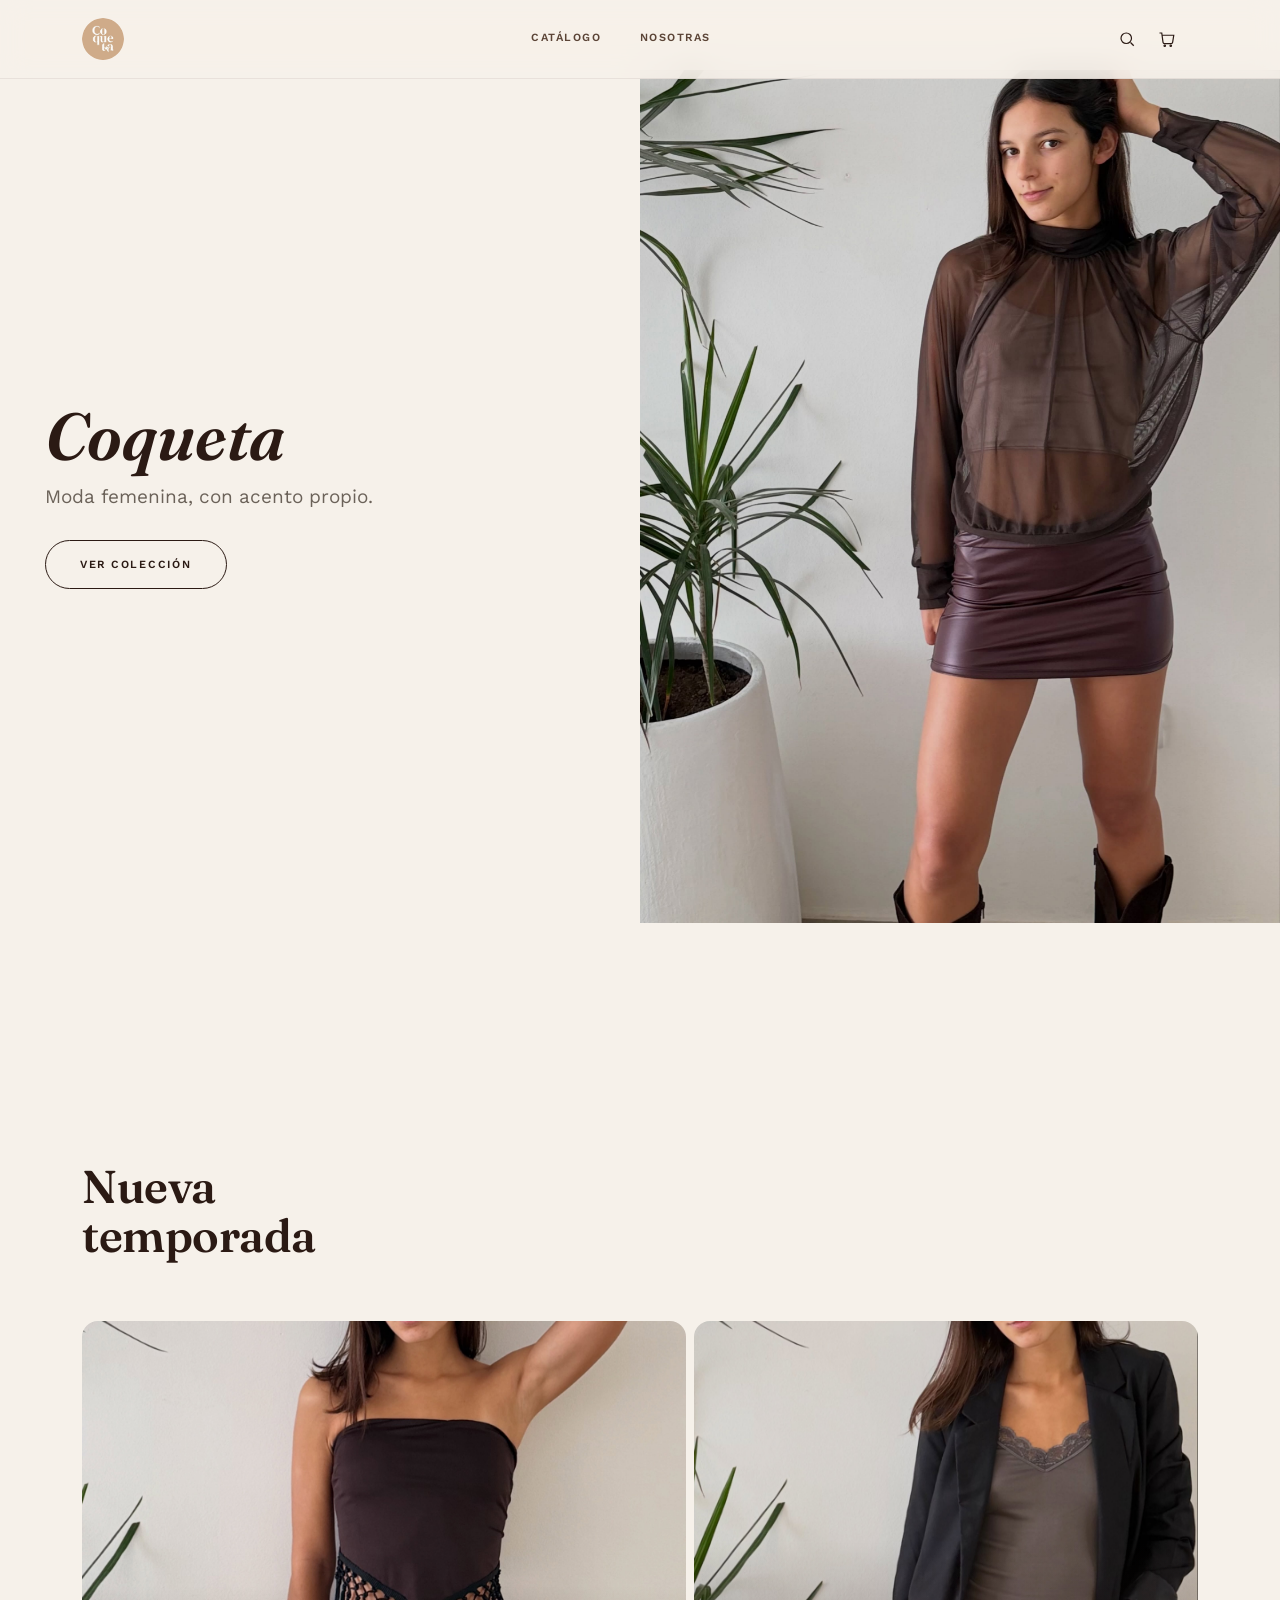
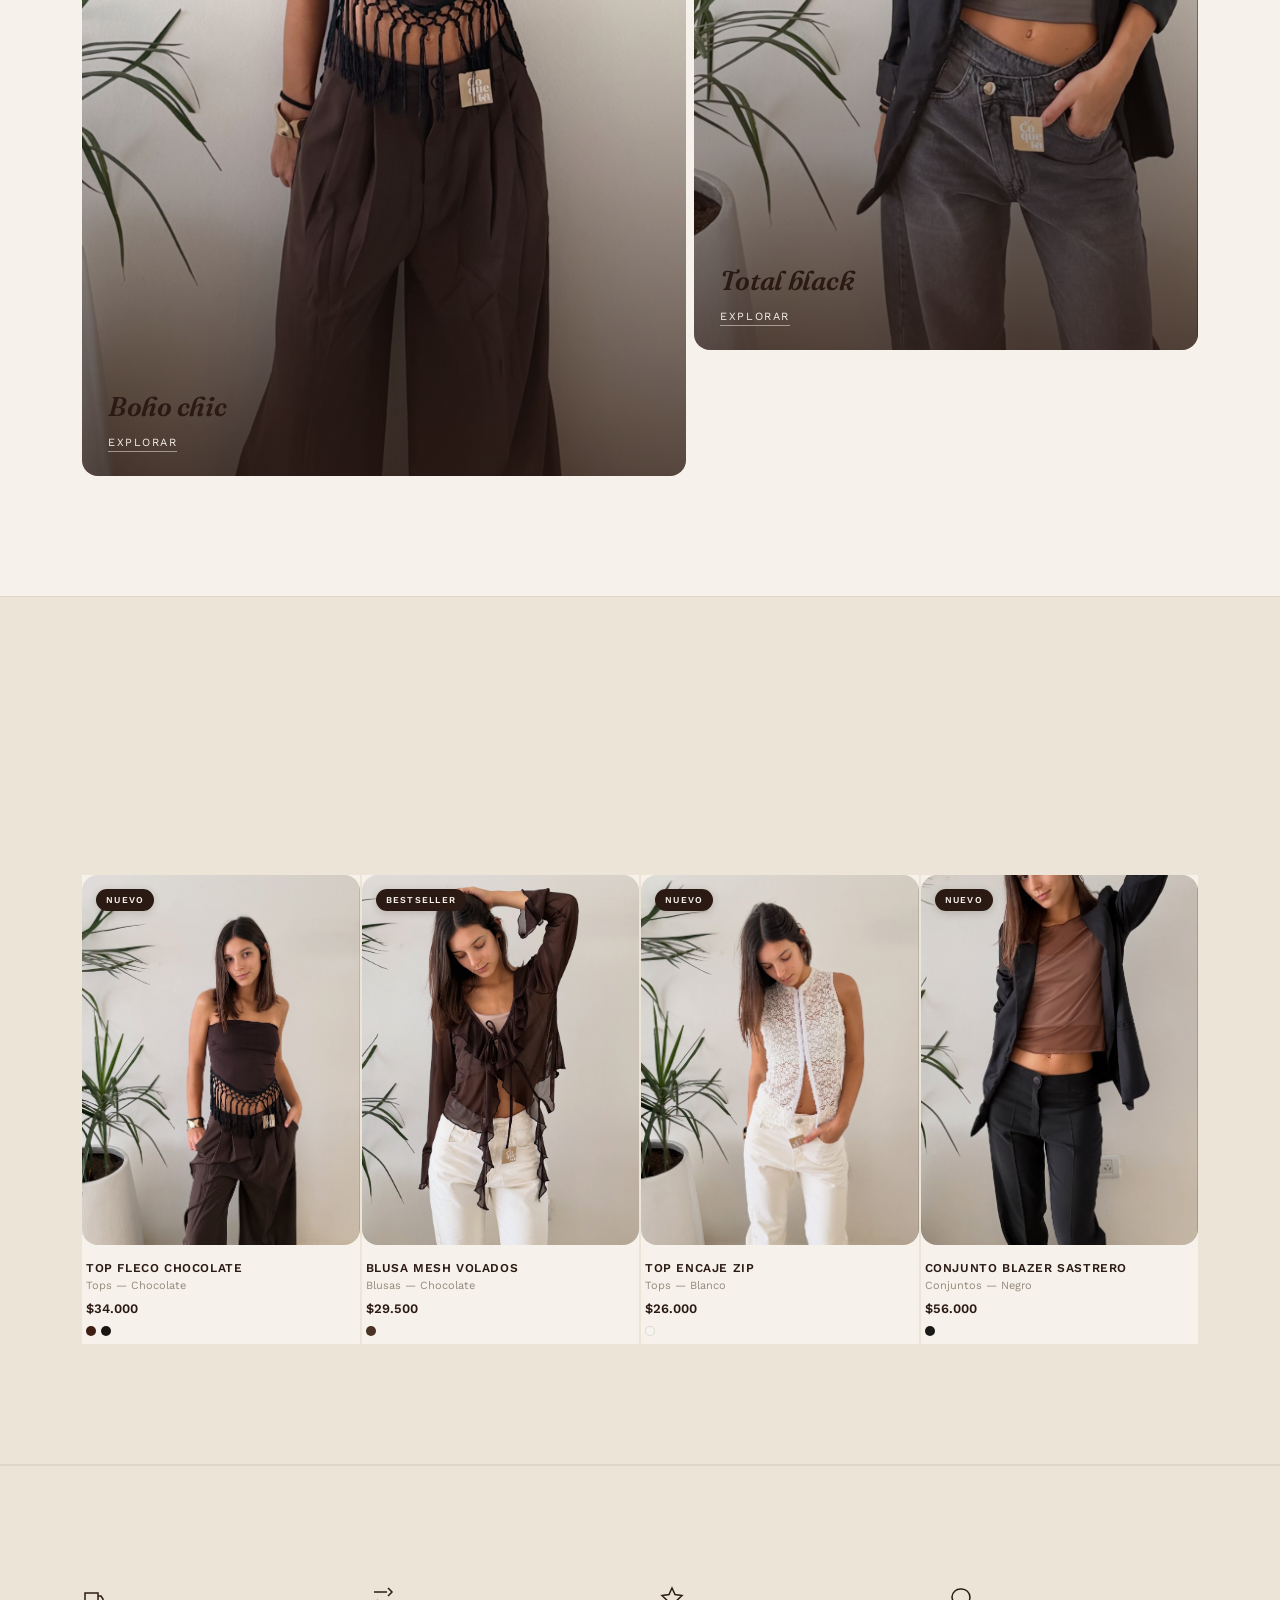
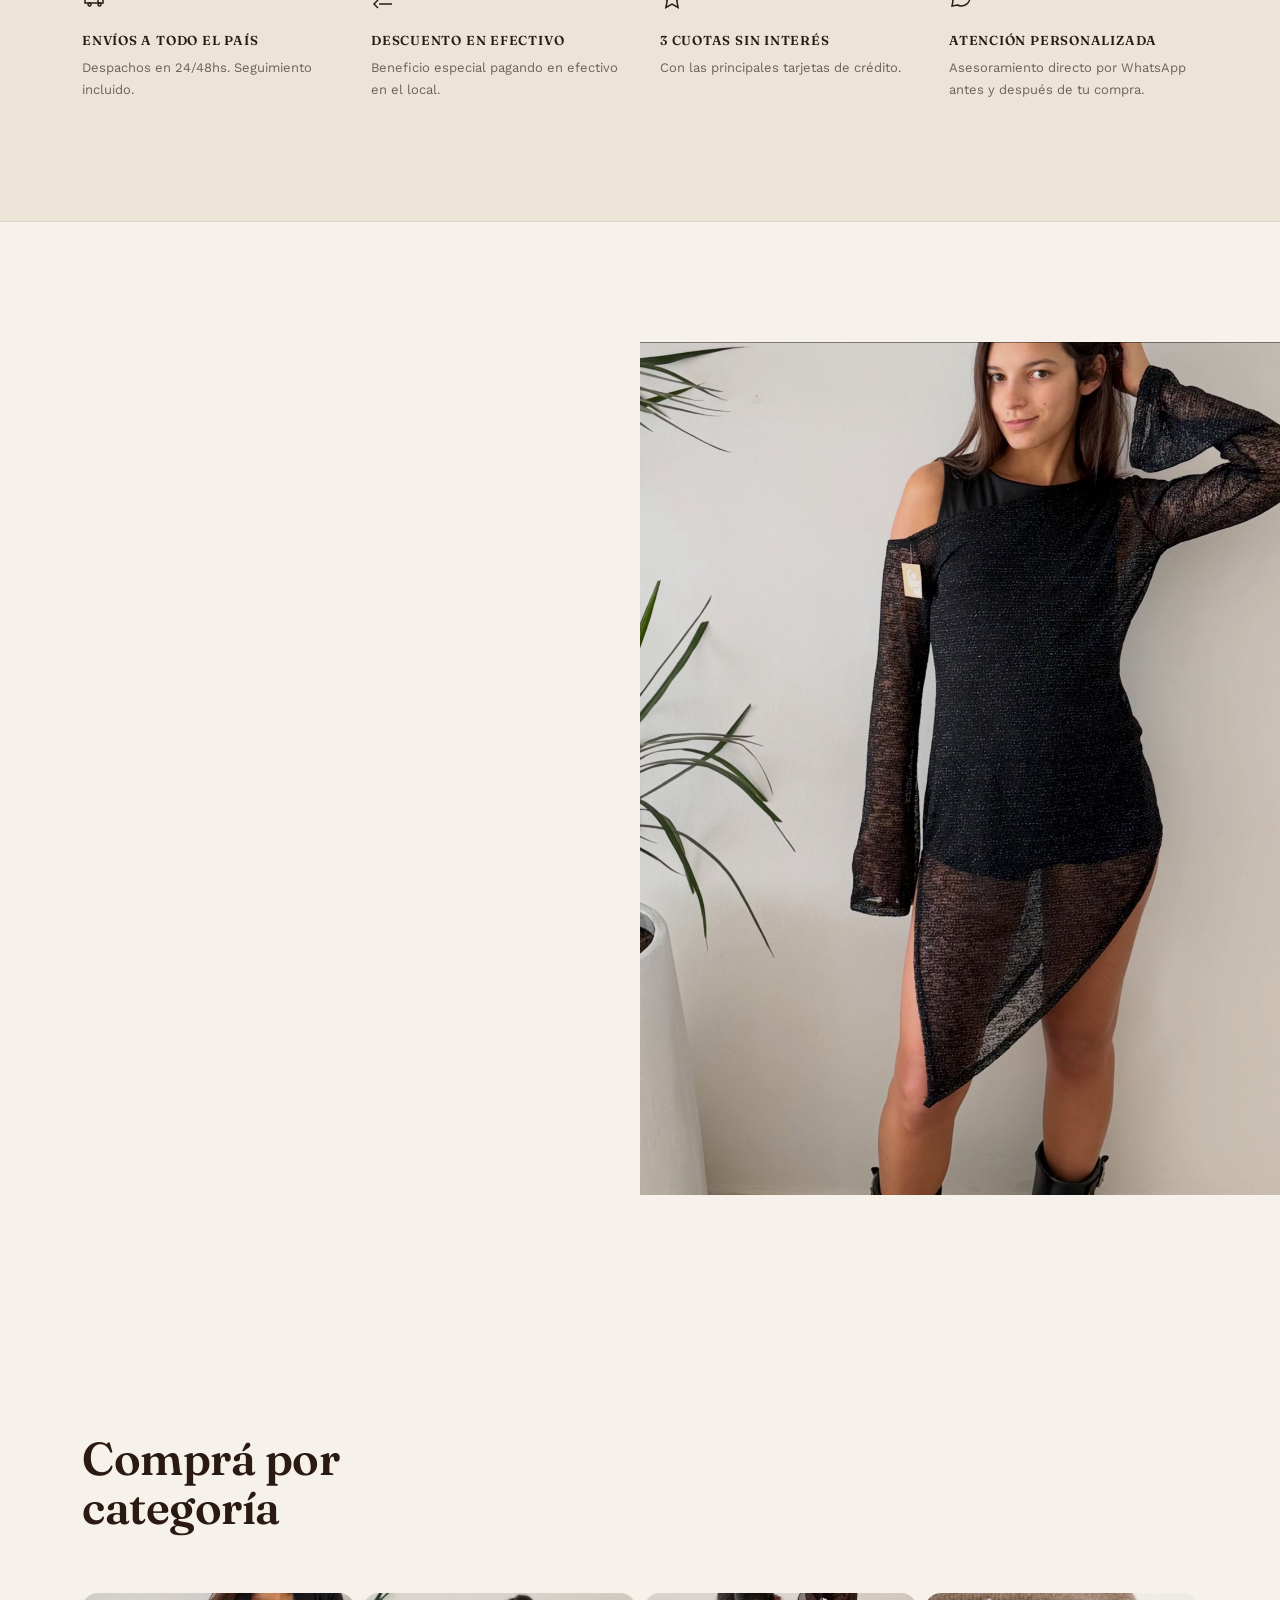
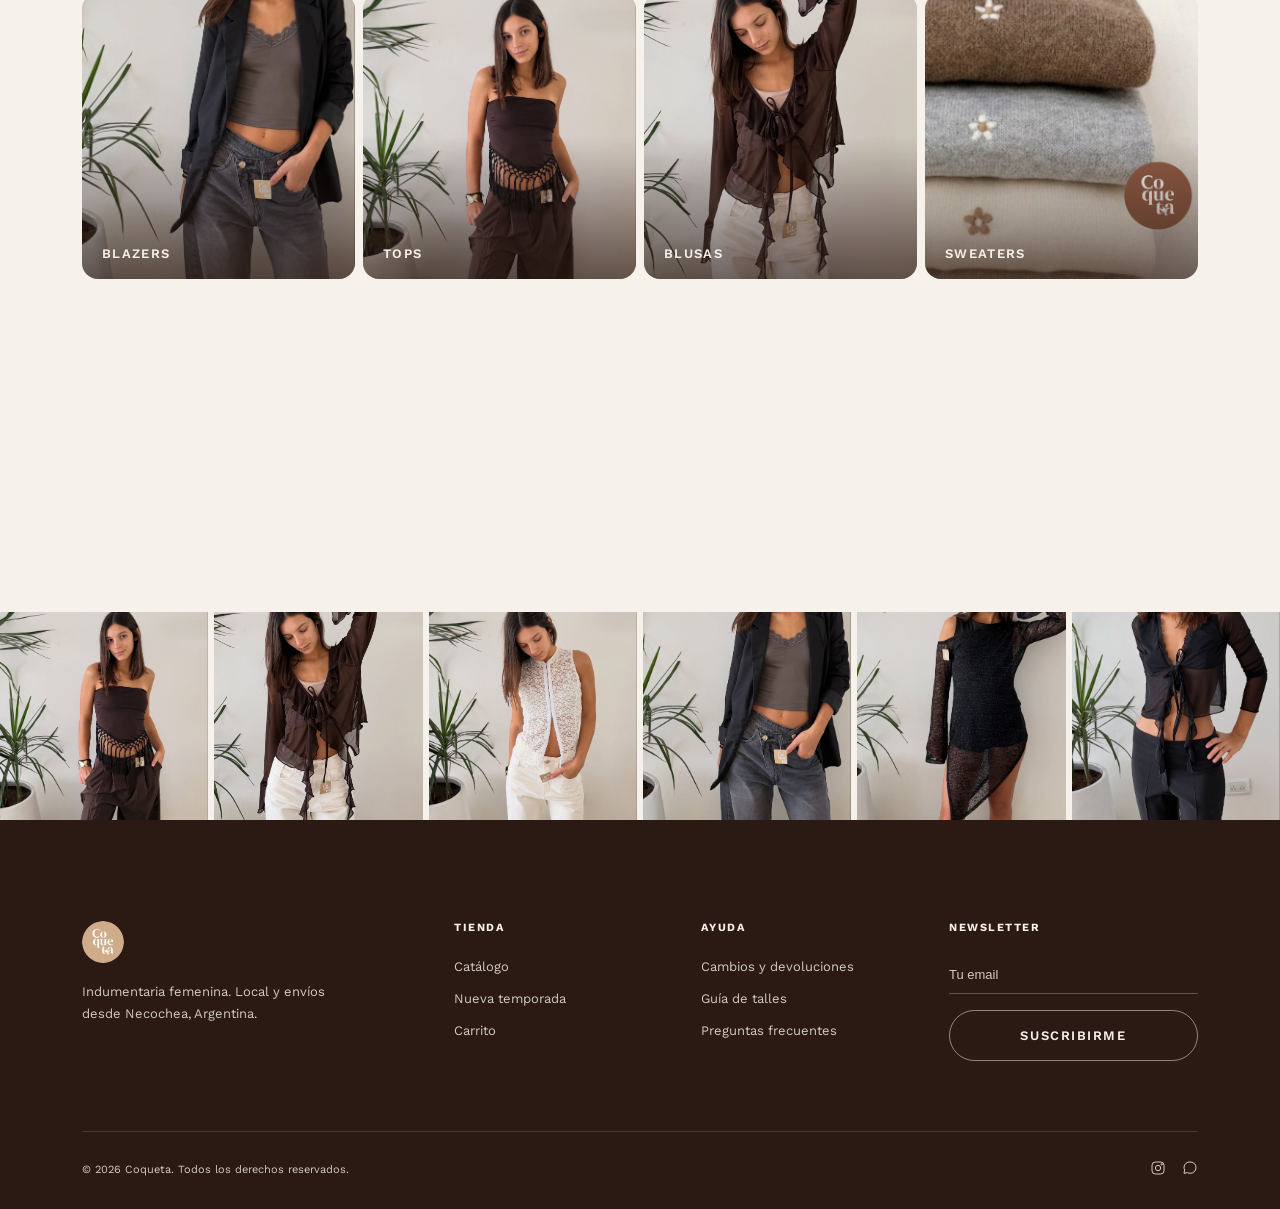
==== commit 180aca27: "Add files via upload" ====
--- a/index.html
+++ b/index.html
@@ -17,14 +17,11 @@
 <header class="site-header">
   <div class="wrap">
     <a href="index.html" class="logo-mark">
-      <span class="diamond"></span>
-      <span class="logo-word">Coqueta</span>
+      <img src="img/brand/logo-mark.png" alt="Coqueta">
     </a>
     <nav class="main-nav">
-      <a href="index.html" class="active">Inicio</a>
       <a href="categoria.html">Catálogo</a>
       <a href="filosofia.html">Nosotras</a>
-      <a href="carrito.html">Carrito</a>
     </nav>
     <div class="header-icons">
       <button class="icon-btn" aria-label="Buscar">
@@ -236,9 +233,8 @@
     <div class="footer-top">
       <div class="footer-brand">
         <a href="index.html" class="logo-mark">
-          <span class="diamond"></span>
-          <span class="logo-word">Coqueta</span>
-        </a>
+      <img src="img/brand/logo-mark.png" alt="Coqueta">
+    </a>
         <p>Indumentaria femenina. Local y envíos desde Necochea, Argentina.</p>
       </div>
       <div class="footer-col">
--- a/style.css
+++ b/style.css
@@ -153,22 +153,7 @@
 }
 
 .logo-mark{display:flex;align-items:center;gap:9px;}
-.logo-mark img{width:22px;height:auto;object-fit:contain;display:block;}
-.logo-mark .logo-word{
-  font-family:var(--font-display);
-  font-style:italic;
-  font-size:19px;font-weight:600;
-  letter-spacing:0;
-}
-.logo-mark .logo-word small{
-  display:block;
-  font-family:var(--font-body);
-  font-size:8.5px;font-weight:500;
-  letter-spacing:.18em;
-  color:var(--gray-400);
-  text-transform:uppercase;
-  margin-top:1px;
-}
+.logo-mark img{width:42px;height:42px;object-fit:contain;display:block;border-radius:50%;}
 
 .main-nav{display:flex;gap:38px;}
 .main-nav a{
@@ -315,17 +300,23 @@
 .product-card:hover .img-b{opacity:1;}
 .product-card:hover .img-a{opacity:0;}
 .product-badge{
-  position:absolute;top:14px;left:14px;background:var(--black);color:var(--white);
-  border:1px solid var(--line);border-radius:999px;
+  position:absolute;top:14px;left:14px;background:var(--white);color:var(--black);
+  border:none;border-radius:999px;box-shadow:0 2px 8px rgba(43,26,20,.18);
   font-size:9px;letter-spacing:.14em;text-transform:uppercase;padding:6px 10px;font-weight:600;
 }
 .wishlist-btn{
   position:absolute;top:12px;right:12px;width:32px;height:32px;border-radius:50%;
-  background:rgba(43,26,20,.55);border:1px solid rgba(247,241,234,.3);
-  display:flex;align-items:center;justify-content:center;opacity:0;transition:opacity .3s var(--ease);
+  background:rgba(43,26,20,.72);border:1px solid rgba(247,241,234,.4);
+  box-shadow:0 2px 8px rgba(43,26,20,.18);
+  display:flex;align-items:center;justify-content:center;opacity:0;transition:opacity .3s var(--ease), background-color .2s var(--ease);
 }
 .product-card:hover .wishlist-btn{opacity:1;}
+.wishlist-btn:hover{background:rgba(43,26,20,.88);}
 .wishlist-btn svg{width:14px;height:14px;stroke:var(--on-photo);}
+/* Touch devices have no hover — keep controls visible instead of hidden-until-hover */
+@media (hover:none){
+  .wishlist-btn{opacity:1;}
+}
 
 .product-info{padding:16px 4px 8px;}
 .product-info .p-name{font-size:12px;font-weight:600;text-transform:uppercase;letter-spacing:.05em;margin-bottom:4px;color:var(--white);}
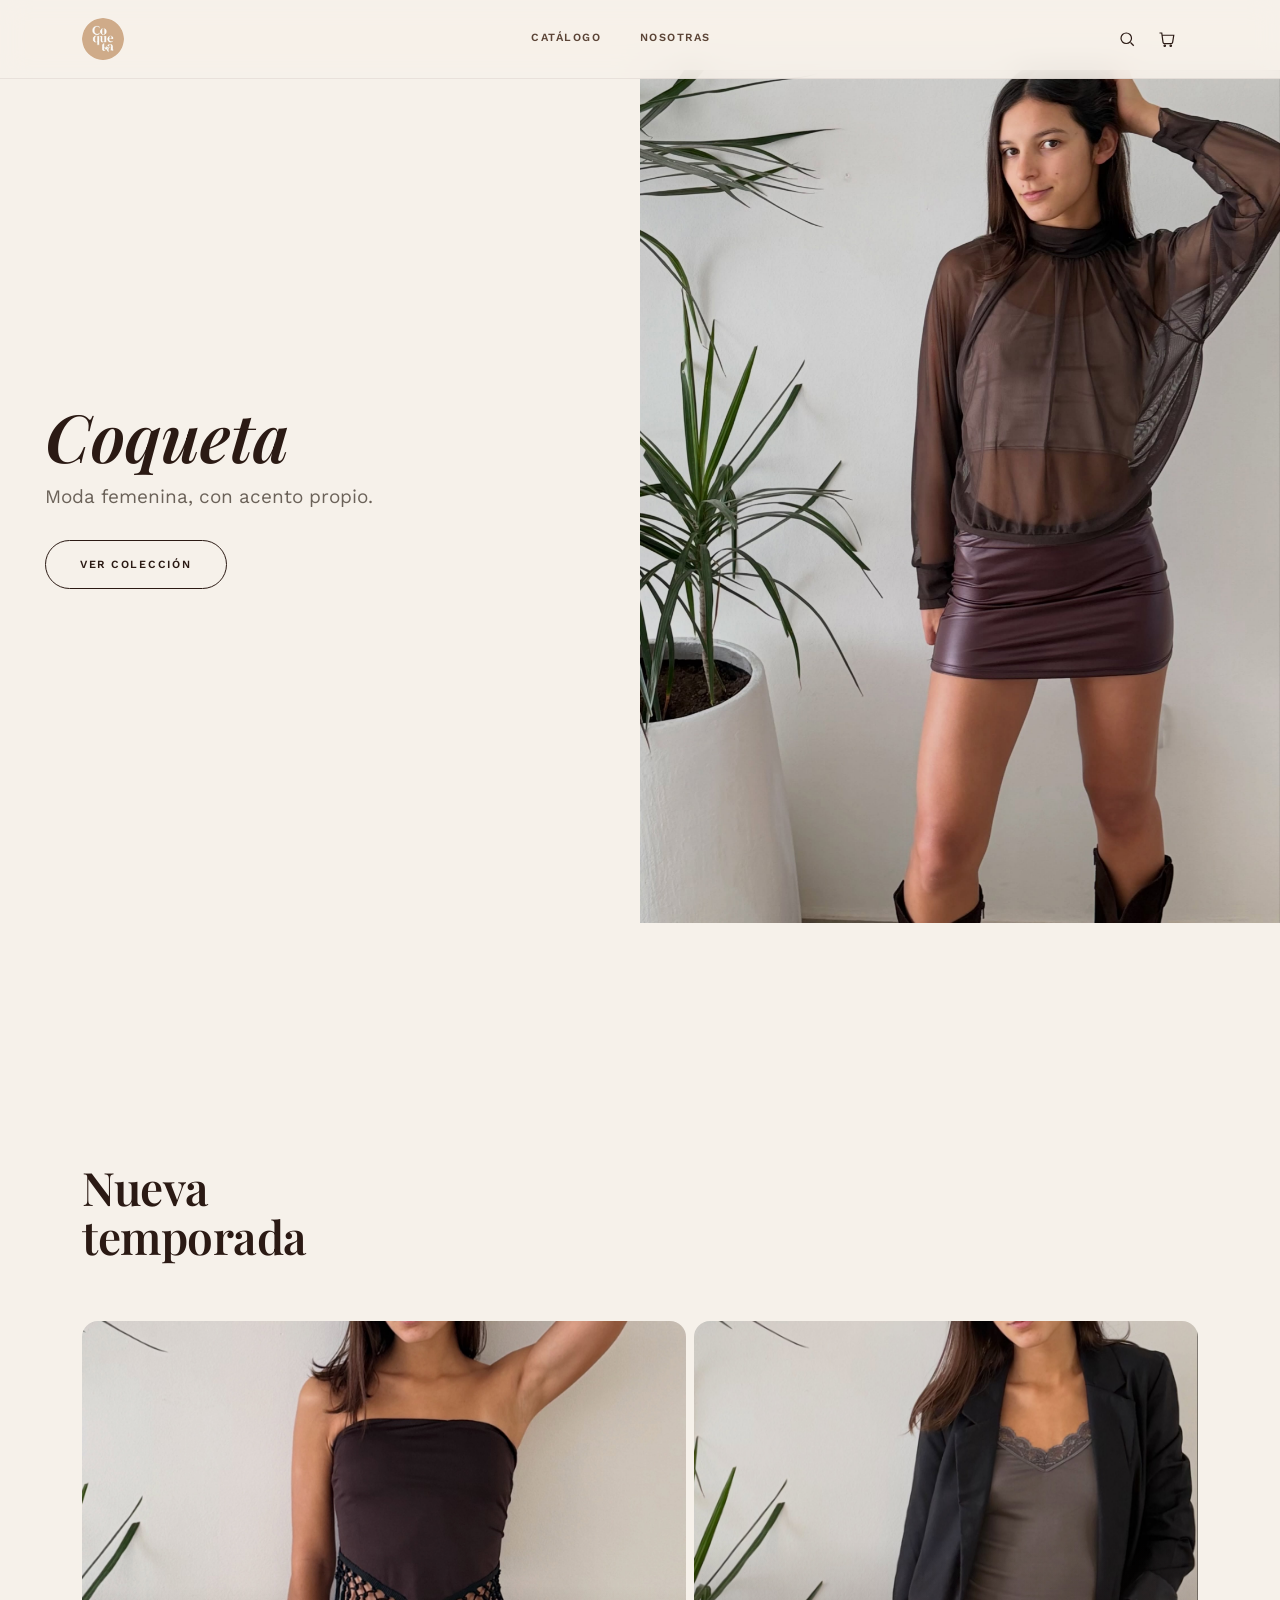
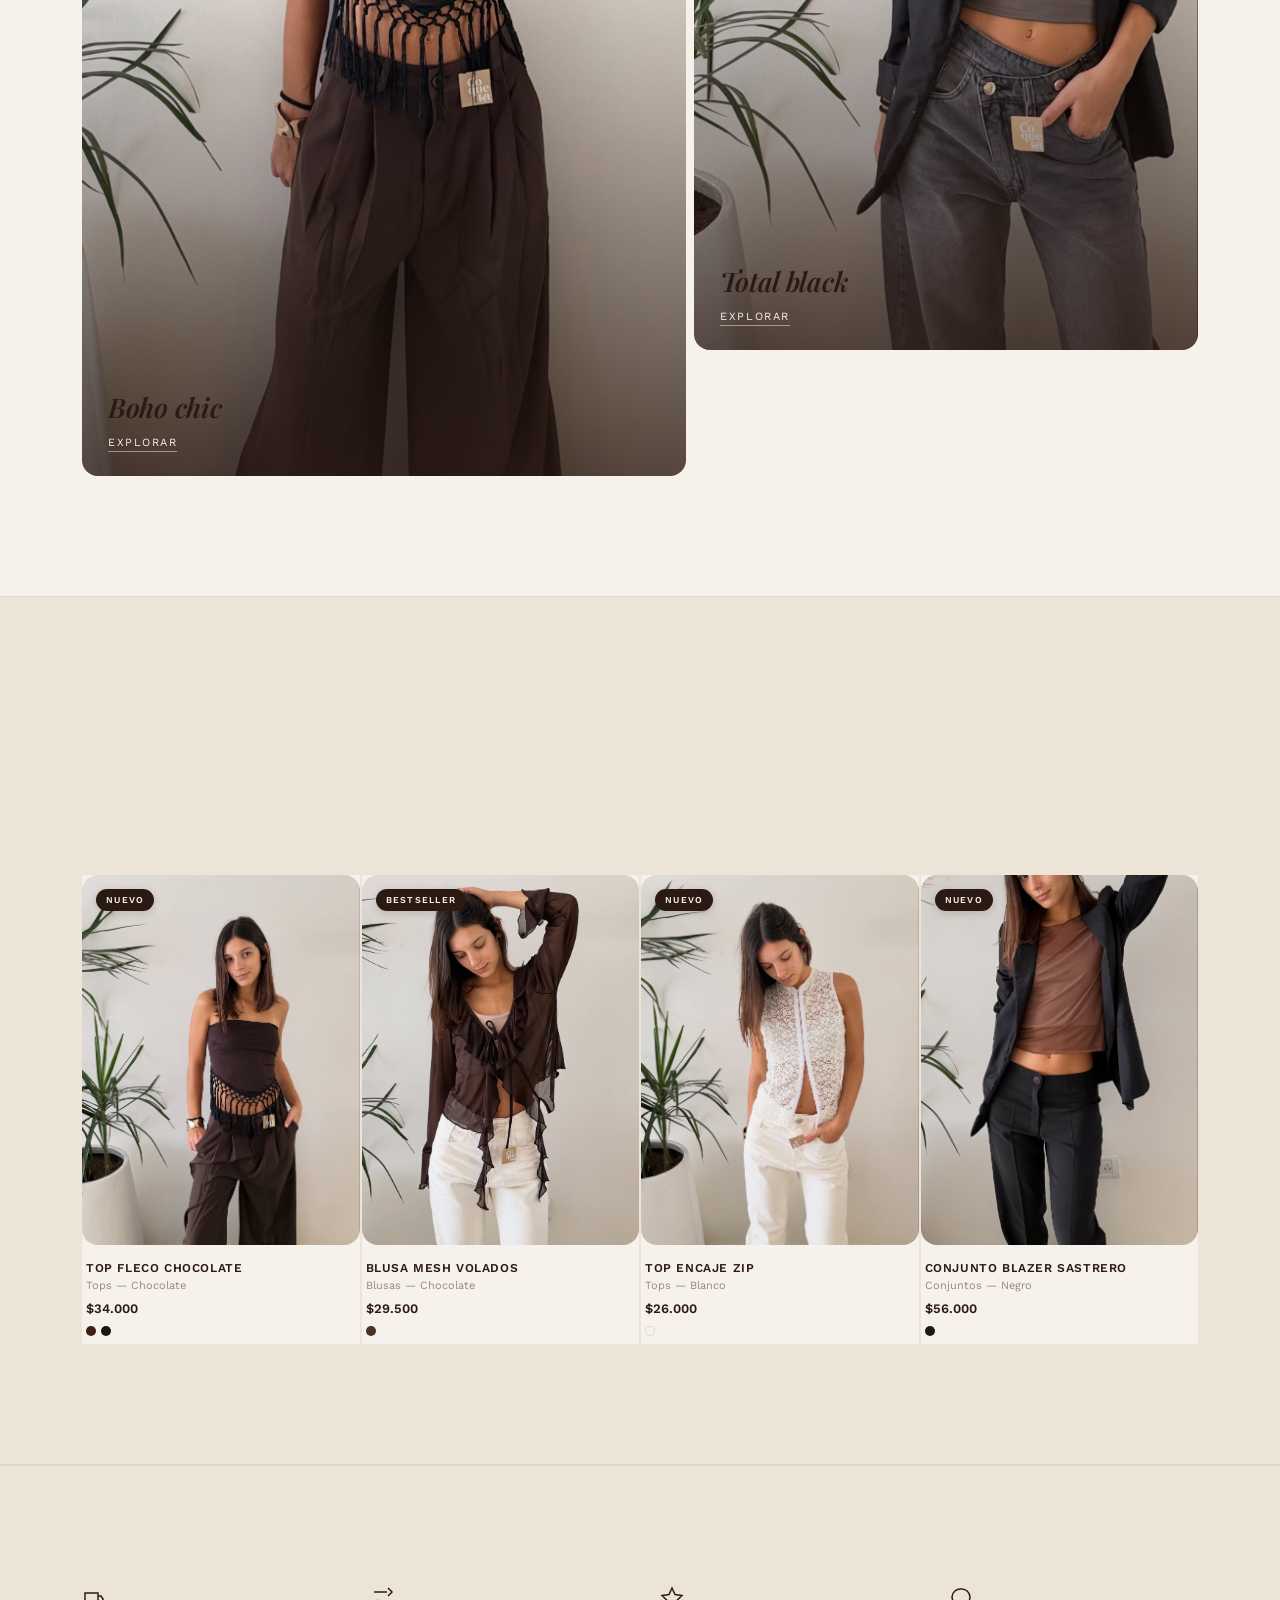
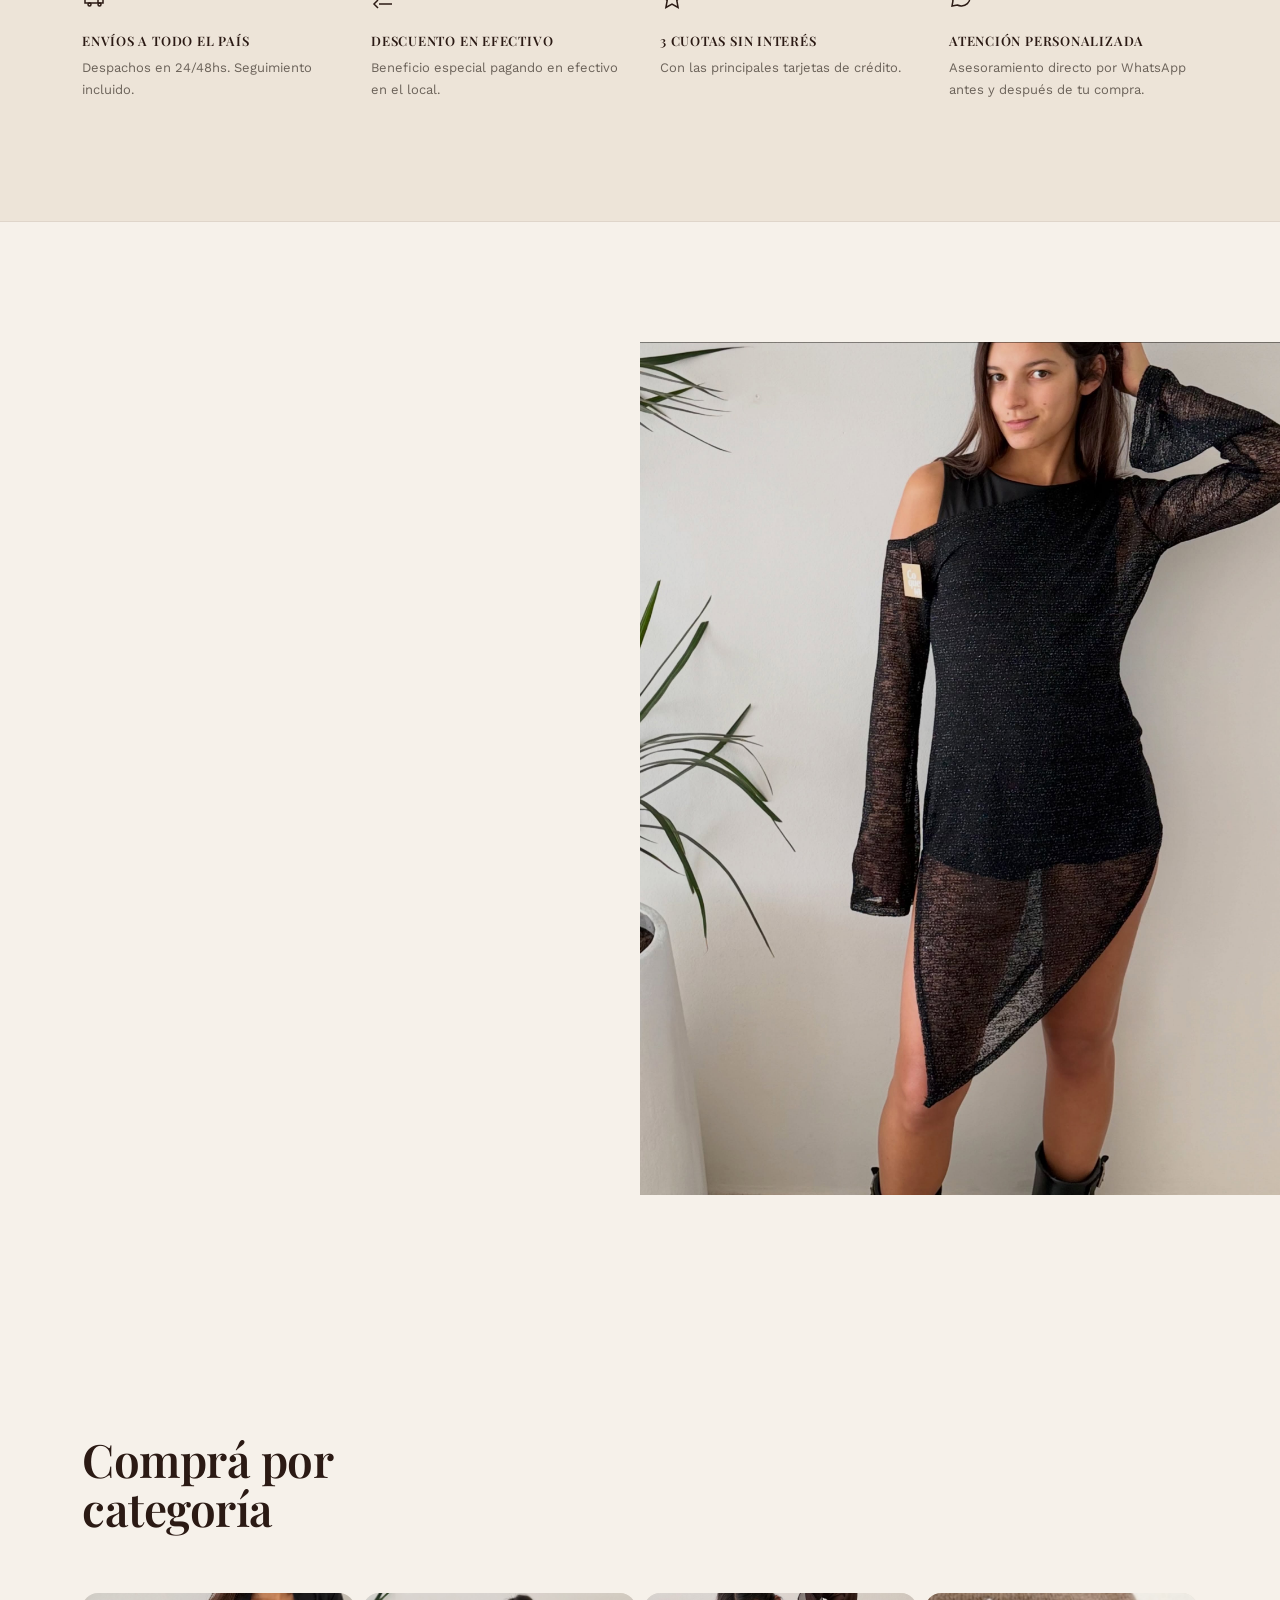
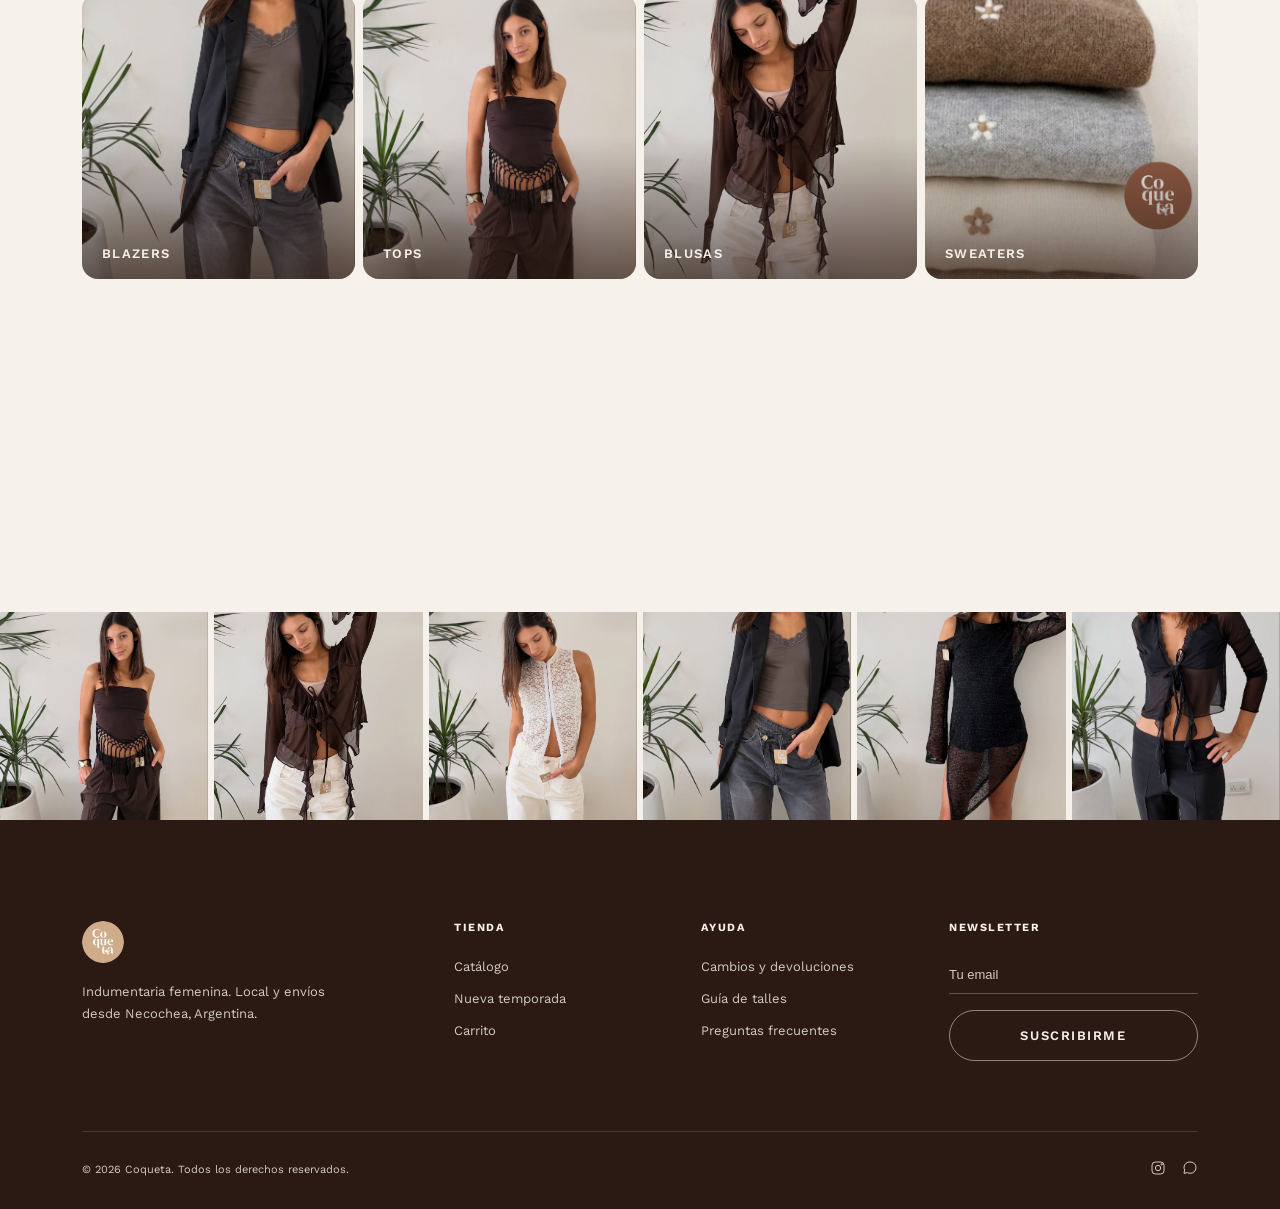
==== commit 68bf526f: "Add files via upload" ====
--- a/index.html
+++ b/index.html
@@ -7,7 +7,7 @@
 <meta name="description" content="COQUETA. Indumentaria femenina de tendencia. Local y envíos a todo el país.">
 <link rel="preconnect" href="https://fonts.googleapis.com">
 <link rel="preconnect" href="https://fonts.gstatic.com" crossorigin>
-<link href="https://fonts.googleapis.com/css2?family=Fraunces:ital,opsz,wght@0,9..144,400;0,9..144,600;1,9..144,500;1,9..144,600&family=Work+Sans:wght@400;500;600&display=swap" rel="stylesheet">
+<link href="https://fonts.googleapis.com/css2?family=Playfair+Display:ital,wght@0,400;0,500;0,600;0,700;1,500;1,600&family=Work+Sans:wght@400;500;600&display=swap" rel="stylesheet">
 <link rel="stylesheet" href="style.css">
 </head>
 <body>
--- a/style.css
+++ b/style.css
@@ -27,9 +27,9 @@
   --on-photo-muted:rgba(247,241,234,.82);
   --scrim:rgba(43,26,20,.85);   /* dark photo-overlay gradient color, was rgba(10,10,9,*) */
 
-  --font-display:'Fraunces', 'Georgia', serif;
+  --font-display:'Playfair Display', 'Georgia', serif;
   --font-body:'Work Sans', 'Inter', sans-serif;
-  --font-brand:'Fraunces', 'Georgia', serif;
+  --font-brand:'Playfair Display', 'Georgia', serif;
 
   --container:1180px;
   --gutter:32px;
